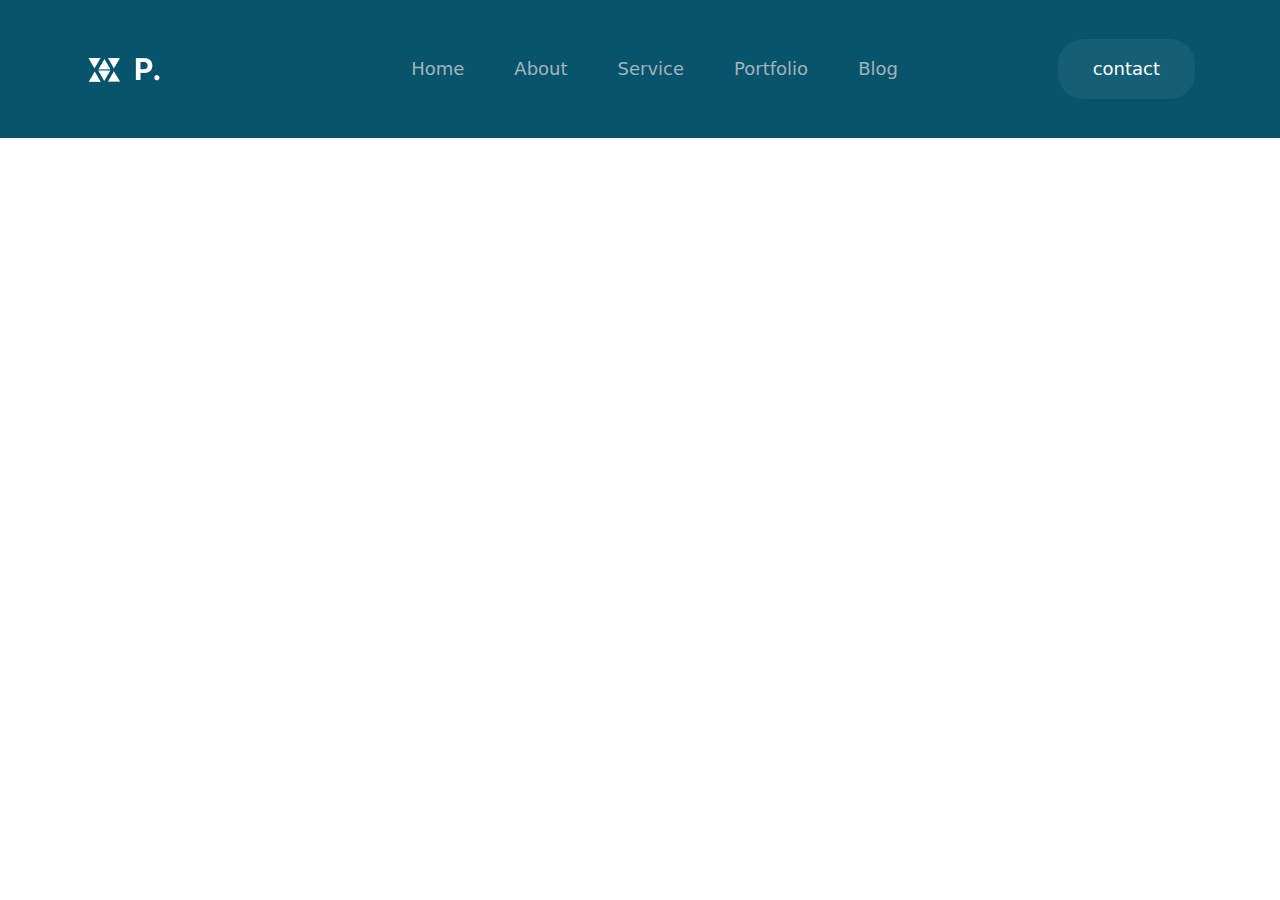
==== index.html @ c7e6b049 "homework-15" ====
<!DOCTYPE html>
<html lang="en">
<head>
    <meta charset="UTF-8">
    <meta name="viewport" content="width=device-width, initial-scale=1.0">
    <title>Document</title>
    <link rel="stylesheet" href="./css/main.min.css">
</head>
<body>
    
    <header class="header">
        <div class="container">
            <section class="navbar">
                <div class="navbar__logo">
                    <img src="./assets/images/logo.png" alt="">
                </div>
                <ul class="navbar__collection">
                    <li class="navbar__item">
                        <a href="#">
                            <span>Home</span>
                        </a>
                    </li>
                    <li class="navbar__item">
                        <a href="#">
                            <span>About</span>
                        </a>
                     </li>
                    <li class="navbar__item">
                        <a href="#">
                            <span>Service</span>
                        </a>
                    </li>
                    <li class="navbar__item">
                        <a href="#">
                            <span>Portfolio</span>
                        </a>
                    </li>
                    <li class="navbar__item">
                        <a href="#">
                            <span>Blog</span>
                        </a>
                    </li>
                </ul>
                <button class="navbar__btn">
                    <span>contact</span>
                </button>
                <div class="navbar__burger" onclick="sidebarOpen()" >
                    <span></span>
                    <span></span>
                    <span></span>
                </div>
                <div class="navbar__sidebar">
                    <div class="navbar__burger" onclick="sidebarOpen()">
                        <span></span>
                        <span></span>
                        <span></span>
                    </div>
                    <ul class="sidebar__collection">
                        <li class="sidebar__item">
                            <a href="#">
                                <span>Home</span>
                            </a>
                        </li>
                        <li class="sidebar__item">
                            <a href="#">
                                <span>About</span>
                            </a>
                         </li>
                        <li class="sidebar__item">
                            <a href="#">
                                <span>Service</span>
                            </a>
                        </li>
                        <li class="sidebar__item">
                            <a href="#">
                                <span>Portfolio</span>
                            </a>
                        </li>
                        <li class="sidebar__item">
                            <a href="#">
                                <span>Blog</span>
                            </a>
                        </li>
                    </ul>
                </div>
            </section>
        </div>
    </header>




    <script src="./js/main.js"></script>
</body>
</html>
---- css/main.min.css ----
*{margin:0;padding:0;box-sizing:border-box;font-family:system-ui,-apple-system,BlinkMacSystemFont,"Segoe UI",Roboto,Oxygen,Ubuntu,Cantarell,"Open Sans","Helvetica Neue",sans-serif}.container{width:100%;max-width:1142px;padding:0 16px;margin:0 auto}a{text-decoration:inherit;color:inherit}li{list-style:none}span{color:inherit}button{cursor:pointer}img{max-width:100%}.header{width:100%;height:138px;background:#08546c;display:flex;justify-content:center;align-items:center;flex-direction:row}.navbar{width:100%;display:flex;justify-content:space-between;align-items:center;flex-direction:row;height:58px}.navbar__logo{width:15%;height:37px;transition:.5s}.navbar__logo:hover{cursor:pointer;transform:rotate(15deg)}.navbar__collection{width:50%;height:22px;display:flex;justify-content:center;align-items:center;flex-direction:row;gap:50px}.navbar__item{color:#a1b5bb;font-size:18px;font-weight:400;line-height:22px;transition:.5s}.navbar__item:hover{opacity:.7}.navbar__item:active{transform:scale(0.7)}.navbar__btn{padding:16px 35px;border:none;outline:none;transition:.5s;border-radius:25px;background:#145e76;color:#fff;font-size:18px;font-weight:400;line-height:28px}.navbar__btn:hover{cursor:pointer;opacity:.7;background:#ffa800}.navbar__btn:active{transform:scale(0.9)}.navbar__burger{width:30px;display:flex;justify-content:center;align-items:center;flex-direction:column;gap:5px;display:none}.navbar__burger span{width:100%;height:3px;background:#fff}.navbar__sidebar{position:fixed;top:0;transition:.3s;right:-300px;width:200px;height:100vh;background-color:#1e90ff;display:flex;justify-content:center;align-items:center;flex-direction:column;gap:10px}.navbar__show{right:0}@media(max-width: 800px){.navbar__logo{height:30px}.navbar__collection{gap:36px}.navbar__item{font-size:16px;font-weight:400;line-height:18px}.navbar__btn{padding:16px 25px;border:none;outline:none;transition:.5s;border-radius:25px;background:#145e76;color:#fff;font-size:18px;font-weight:400;line-height:28px}.navbar__btn:hover{cursor:pointer;opacity:.7;background:#ffa800}.navbar__btn:active{transform:scale(0.9)}}@media(max-width: 650px){.navbar__collection{display:none}}@media(max-width: 500px){.navbar__btn{display:none}.navbar__burger{display:flex;justify-content:center;align-items:center;flex-direction:column}.navbar__sidebar{display:flex;justify-content:center;align-items:start;flex-direction:column;gap:10px;padding:10px 10px}.sidebar__collection{display:flex;justify-content:center;align-items:start;flex-direction:column;gap:10px;padding:5px 10px}}/*# sourceMappingURL=main.min.css.map */
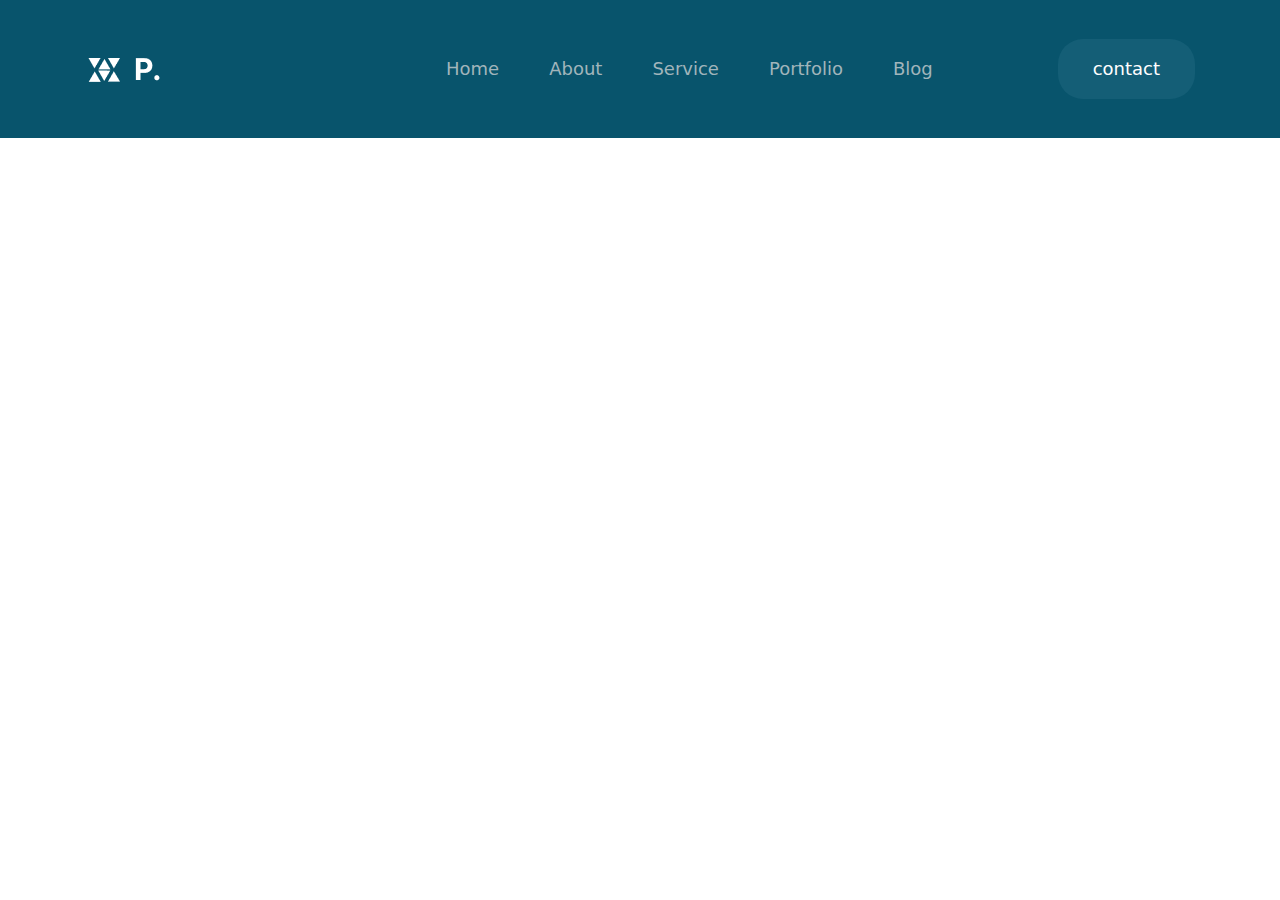
==== commit 4e70b8d9: "homework-15" ====
--- a/index.html
+++ b/index.html
@@ -3,7 +3,7 @@
 <head>
     <meta charset="UTF-8">
     <meta name="viewport" content="width=device-width, initial-scale=1.0">
-    <title>Document</title>
+    <title>X.P.</title>
     <link rel="stylesheet" href="./css/main.min.css">
 </head>
 <body>
@@ -14,74 +14,42 @@
                 <div class="navbar__logo">
                     <img src="./assets/images/logo.png" alt="">
                 </div>
-                <ul class="navbar__collection">
-                    <li class="navbar__item">
-                        <a href="#">
-                            <span>Home</span>
-                        </a>
-                    </li>
-                    <li class="navbar__item">
-                        <a href="#">
-                            <span>About</span>
-                        </a>
-                     </li>
-                    <li class="navbar__item">
-                        <a href="#">
-                            <span>Service</span>
-                        </a>
-                    </li>
-                    <li class="navbar__item">
-                        <a href="#">
-                            <span>Portfolio</span>
-                        </a>
-                    </li>
-                    <li class="navbar__item">
-                        <a href="#">
-                            <span>Blog</span>
-                        </a>
-                    </li>
-                </ul>
-                <button class="navbar__btn">
-                    <span>contact</span>
-                </button>
-                <div class="navbar__burger" onclick="sidebarOpen()" >
-                    <span></span>
-                    <span></span>
-                    <span></span>
-                </div>
-                <div class="navbar__sidebar">
-                    <div class="navbar__burger" onclick="sidebarOpen()">
+                <div class="navbar__wrapper">
+                    <div class="navbar__burger">
                         <span></span>
                         <span></span>
                         <span></span>
                     </div>
-                    <ul class="sidebar__collection">
-                        <li class="sidebar__item">
+                    <ul class="navbar__collection">
+                        <li class="navbar__item">
                             <a href="#">
                                 <span>Home</span>
                             </a>
                         </li>
-                        <li class="sidebar__item">
+                        <li class="navbar__item">
                             <a href="#">
                                 <span>About</span>
                             </a>
                          </li>
-                        <li class="sidebar__item">
+                        <li class="navbar__item">
                             <a href="#">
                                 <span>Service</span>
                             </a>
                         </li>
-                        <li class="sidebar__item">
+                        <li class="navbar__item">
                             <a href="#">
                                 <span>Portfolio</span>
                             </a>
                         </li>
-                        <li class="sidebar__item">
+                        <li class="navbar__item">
                             <a href="#">
                                 <span>Blog</span>
                             </a>
                         </li>
                     </ul>
+                    <button class="navbar__btn">
+                        <span>contact</span>
+                    </button>
                 </div>
             </section>
         </div>
--- a/css/main.min.css
+++ b/css/main.min.css
@@ -1 +1 @@
-*{margin:0;padding:0;box-sizing:border-box;font-family:system-ui,-apple-system,BlinkMacSystemFont,"Segoe UI",Roboto,Oxygen,Ubuntu,Cantarell,"Open Sans","Helvetica Neue",sans-serif}.container{width:100%;max-width:1142px;padding:0 16px;margin:0 auto}a{text-decoration:inherit;color:inherit}li{list-style:none}span{color:inherit}button{cursor:pointer}img{max-width:100%}.header{width:100%;height:138px;background:#08546c;display:flex;justify-content:center;align-items:center;flex-direction:row}.navbar{width:100%;display:flex;justify-content:space-between;align-items:center;flex-direction:row;height:58px}.navbar__logo{width:15%;height:37px;transition:.5s}.navbar__logo:hover{cursor:pointer;transform:rotate(15deg)}.navbar__collection{width:50%;height:22px;display:flex;justify-content:center;align-items:center;flex-direction:row;gap:50px}.navbar__item{color:#a1b5bb;font-size:18px;font-weight:400;line-height:22px;transition:.5s}.navbar__item:hover{opacity:.7}.navbar__item:active{transform:scale(0.7)}.navbar__btn{padding:16px 35px;border:none;outline:none;transition:.5s;border-radius:25px;background:#145e76;color:#fff;font-size:18px;font-weight:400;line-height:28px}.navbar__btn:hover{cursor:pointer;opacity:.7;background:#ffa800}.navbar__btn:active{transform:scale(0.9)}.navbar__burger{width:30px;display:flex;justify-content:center;align-items:center;flex-direction:column;gap:5px;display:none}.navbar__burger span{width:100%;height:3px;background:#fff}.navbar__sidebar{position:fixed;top:0;transition:.3s;right:-300px;width:200px;height:100vh;background-color:#1e90ff;display:flex;justify-content:center;align-items:center;flex-direction:column;gap:10px}.navbar__show{right:0}@media(max-width: 800px){.navbar__logo{height:30px}.navbar__collection{gap:36px}.navbar__item{font-size:16px;font-weight:400;line-height:18px}.navbar__btn{padding:16px 25px;border:none;outline:none;transition:.5s;border-radius:25px;background:#145e76;color:#fff;font-size:18px;font-weight:400;line-height:28px}.navbar__btn:hover{cursor:pointer;opacity:.7;background:#ffa800}.navbar__btn:active{transform:scale(0.9)}}@media(max-width: 650px){.navbar__collection{display:none}}@media(max-width: 500px){.navbar__btn{display:none}.navbar__burger{display:flex;justify-content:center;align-items:center;flex-direction:column}.navbar__sidebar{display:flex;justify-content:center;align-items:start;flex-direction:column;gap:10px;padding:10px 10px}.sidebar__collection{display:flex;justify-content:center;align-items:start;flex-direction:column;gap:10px;padding:5px 10px}}/*# sourceMappingURL=main.min.css.map */+*{margin:0;padding:0;box-sizing:border-box;font-family:system-ui,-apple-system,BlinkMacSystemFont,"Segoe UI",Roboto,Oxygen,Ubuntu,Cantarell,"Open Sans","Helvetica Neue",sans-serif}.container{width:100%;max-width:1142px;padding:0 16px;margin:0 auto}a{text-decoration:inherit;color:inherit}li{list-style:none}span{color:inherit}button{cursor:pointer}img{max-width:100%}.header{width:100%;height:138px;background:#08546c;display:flex;justify-content:center;align-items:center;flex-direction:row}.navbar{width:100%;display:flex;justify-content:space-between;align-items:center;flex-direction:row;height:58px}.navbar__logo{width:15%;height:37px;transition:.5s}.navbar__logo:hover{cursor:pointer;transform:rotate(15deg)}.navbar__wrapper{display:flex;justify-content:space-between;align-items:center;flex-direction:row;gap:50px}.navbar__collection{width:50%;height:22px;display:flex;justify-content:center;align-items:center;flex-direction:row;gap:50px}.navbar__item{color:#a1b5bb;font-size:18px;font-weight:400;line-height:22px;transition:.5s}.navbar__item:hover{opacity:.7}.navbar__item:active{transform:scale(0.7)}.navbar__btn{padding:16px 35px;border:none;outline:none;transition:.5s;border-radius:25px;background:#145e76;color:#fff;font-size:18px;font-weight:400;line-height:28px}.navbar__btn:hover{cursor:pointer;opacity:.7;background:#ffa800}.navbar__btn:active{transform:scale(0.9)}.navbar__burger{width:30px;display:flex;justify-content:center;align-items:center;flex-direction:column;gap:5px;display:none}.navbar__burger span{width:100%;height:3px;background:#fff}.navbar__show{position:fixed;top:0;transition:.3s;right:0;width:200px;height:100vh;background-color:#08546c;display:flex;justify-content:center;align-items:center;flex-direction:column;gap:10px}@media(max-width: 800px){.navbar__logo{height:30px}.navbar__collection{gap:36px}.navbar__item{font-size:16px;font-weight:400;line-height:18px}.navbar__btn{padding:16px 25px;border:none;outline:none;transition:.5s;border-radius:25px;background:#145e76;color:#fff;font-size:18px;font-weight:400;line-height:28px}.navbar__btn:hover{cursor:pointer;opacity:.7;background:#ffa800}.navbar__btn:active{transform:scale(0.9)}}@media(max-width: 670px){.navbar__collection{display:none}.navbar__burger{display:flex;justify-content:center;align-items:center;flex-direction:column}.navbar__btn{display:none}.navbar__show{display:flex;justify-content:start;align-items:start;flex-direction:column;gap:20px;padding:50px 15px}.navbar__show .navbar__collection{display:block;gap:10px}.navbar__show .navbar__item{font-size:18px;line-height:36px;color:#fff}}/*# sourceMappingURL=main.min.css.map */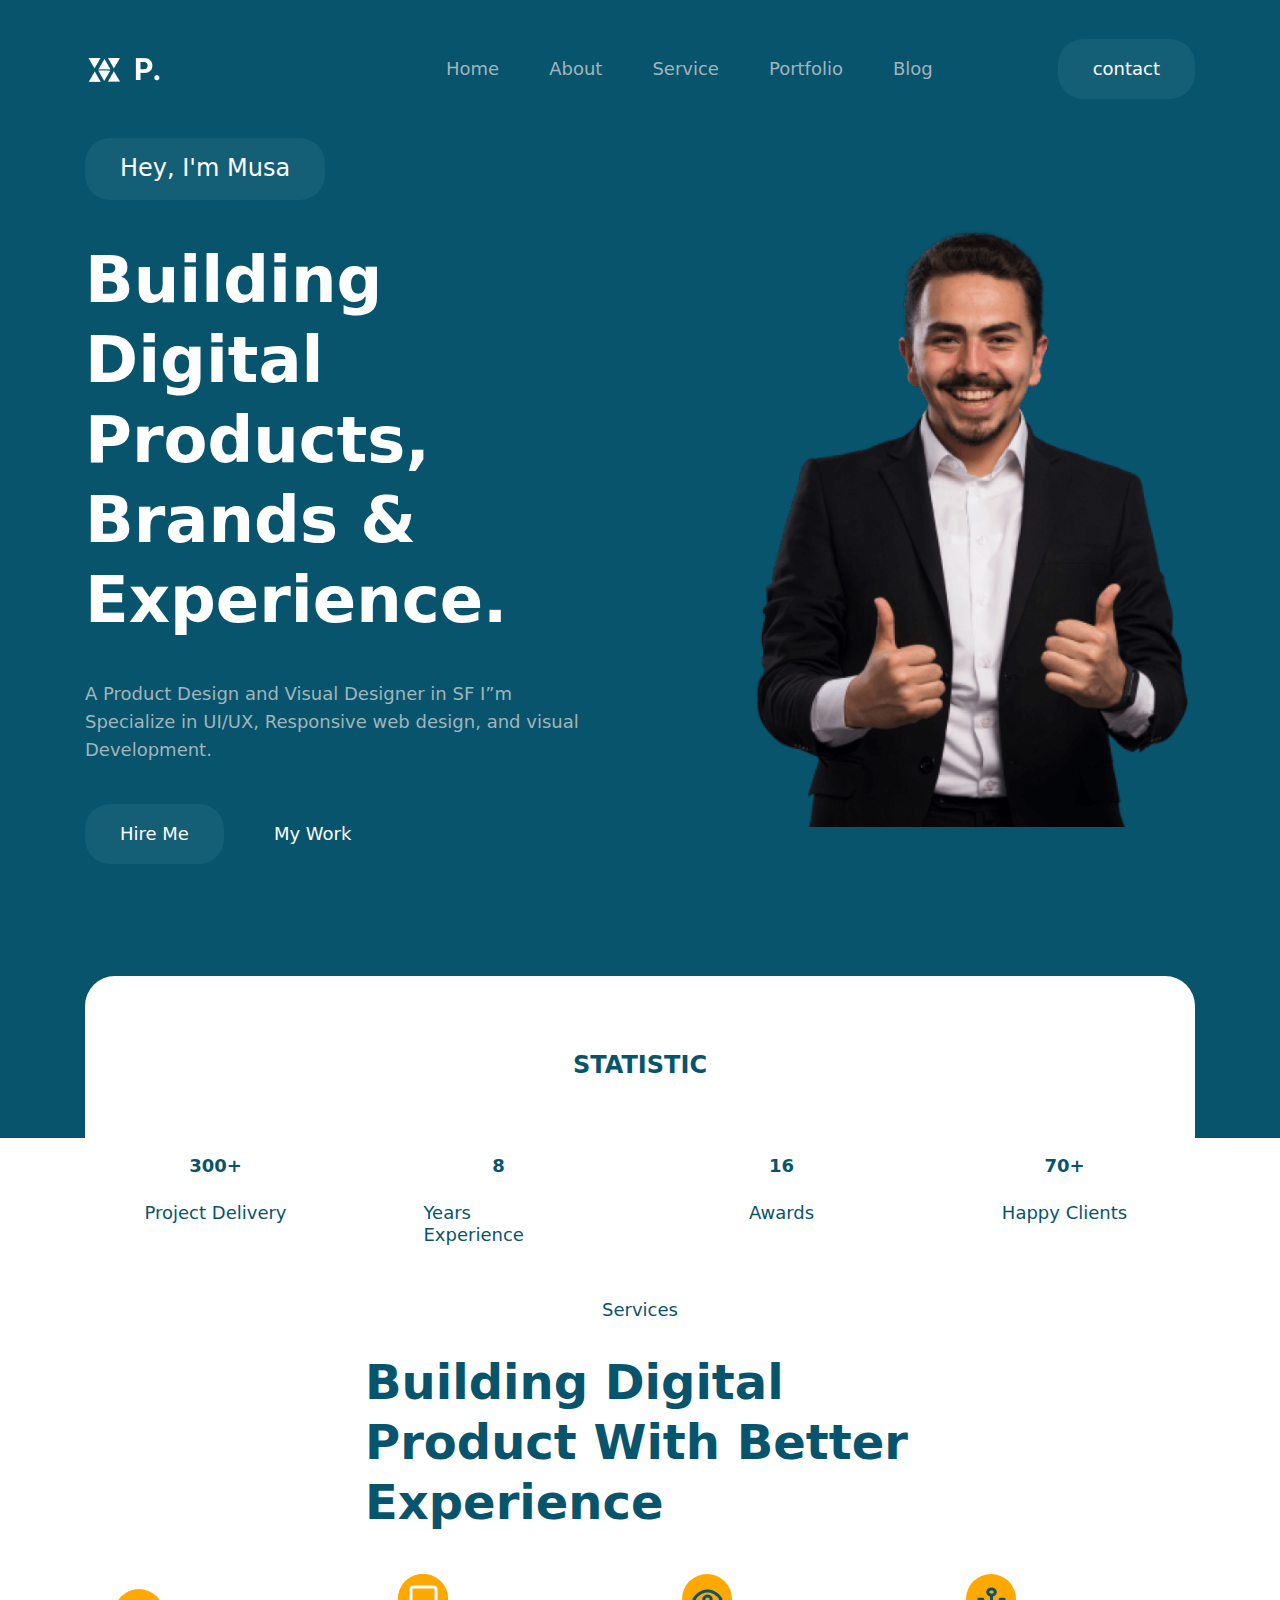
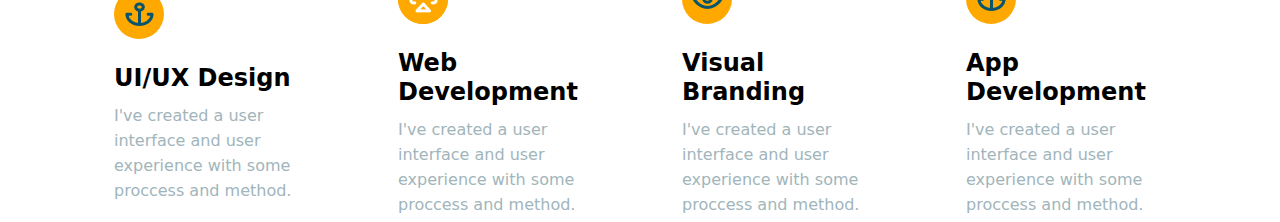
==== commit dc11b2ba: "homework-15" ====
--- a/index.html
+++ b/index.html
@@ -55,6 +55,193 @@
         </div>
     </header>
 
+    <main class="main" id="main">
+        <section class="hero">
+            <div class="container">
+                <div class="hero__wrapper">
+                    <div class="hero__content">
+                        <div class="hero__btn">
+                            <button>
+                                <span>Hey, I'm Musa</span>
+                            </button>
+                        </div>
+                        <div class="hero__subtitle">
+                            <span>
+                                Building Digital
+                                Products, Brands
+                                & Experience.
+                            </span>
+                        </div>
+                        <div class="hero__desc">
+                            <span>
+                                A Product Design and Visual Designer in SF I”m Specialize in
+                                UI/UX, Responsive web design, and visual Development. 
+                            </span>
+                        </div>
+                        <div class="hero__comment">
+                            <button>
+                                <span>
+                                    Hire Me
+                                </span>
+                            </button>
+                            <span>
+                                My Work
+                            </span>
+                        </div>
+                    </div>
+                    <div class="hero__img">
+                        <img src="./assets/images/man.png" alt="">
+                    </div>
+                </div>
+            </div>
+        </section>
+        <div class="container">
+            <section class="statistic">
+                <div class="statistic__block">
+                    <div class="statistic__subtitle">
+                        <span>
+                            STATISTIC
+                        </span>
+                    </div>
+                    <div class="statistic__wrapper">
+                        <div class="statistic__card">
+                            <div class="statistic__card__desc">
+                                <p>
+                                    300+
+                                </p>
+                            </div>
+                            <div class="statistic__card__text">
+                                <p>
+                                    Project Delivery
+                                </p>
+                            </div>
+                        </div>
+                        <div class="statistic__card">
+                            <div class="statistic__card__desc">
+                                <p>
+                                    8
+                                </p>
+                            </div>
+                            <div class="statistic__card__text">
+                                <p>
+                                    Years Experience
+                                </p>
+                            </div>
+                        </div>
+                        <div class="statistic__card">
+                            <div class="statistic__card__desc">
+                                <p>
+                                    16
+                                </p>
+                            </div>
+                            <div class="statistic__card__text">
+                                <p>
+                                    Awards
+                                </p>
+                            </div>
+                        </div>
+                        <div class="statistic__card">
+                            <div class="statistic__card__desc">
+                                <p>
+                                    70+
+                                </p>
+                            </div>
+                            <div class="statistic__card__text">
+                                <p>
+                                    Happy Clients
+                                </p>
+                            </div>
+                        </div>
+                    </div>
+                </div>
+            </section>
+            <section class="servis">
+                <div class="servis__block">
+                    <div class="servis__subtitle">
+                        <p>
+                            Services
+                        </p>
+                    </div>
+                    <div class="servis__desc">
+                        <p>
+                            Building Digital Product
+                            With Better Experience
+                        </p>
+                    </div>
+                    <div class="servis__wrapper">
+                        <div class="servis__card">
+                            <div class="servis__img">
+                                <img src="./assets/images/servis-card1.png" alt="">
+                            </div>
+                            <div class="servis__title">
+                                <p>
+                                    UI/UX Design
+                                </p>
+                            </div>
+                            <div class="servis__text">
+                                <p>
+                                    I've created a user interface
+                                    and user experience with
+                                    some proccess and method.
+                                </p>
+                            </div>
+                        </div>
+                        <div class="servis__card">
+                            <div class="servis__img">
+                                <img src="./assets/images/servis-card2.png" alt="">
+                            </div>
+                            <div class="servis__title">
+                                <p>
+                                    Web Development
+                                </p>
+                            </div>
+                            <div class="servis__text">
+                                <p>
+                                    I've created a user interface
+                                    and user experience with
+                                    some proccess and method.
+                                </p>
+                            </div>
+                        </div>
+                        <div class="servis__card">
+                            <div class="servis__img">
+                                <img src="./assets/images/servis-card3.png" alt="">
+                            </div>
+                            <div class="servis__title">
+                                <p>
+                                    Visual Branding
+                                </p>
+                            </div>
+                            <div class="servis__text">
+                                <p>
+                                    I've created a user interface
+                                    and user experience with
+                                    some proccess and method.
+                                </p>
+                            </div>
+                        </div>
+                        <div class="servis__card">
+                            <div class="servis__img">
+                                <img src="./assets/images/servis-card1.png" alt="">
+                            </div>
+                            <div class="servis__title">
+                                <p>
+                                    App Development
+                                </p>
+                            </div>
+                            <div class="servis__text">
+                                <p>
+                                    I've created a user interface
+                                    and user experience with
+                                    some proccess and method.
+                                </p>
+                            </div>
+                        </div>
+                    </div>
+                </div>
+            </section>
+        </div>    
+    </main>
 
 
 
--- a/css/main.min.css
+++ b/css/main.min.css
@@ -1 +1 @@
-*{margin:0;padding:0;box-sizing:border-box;font-family:system-ui,-apple-system,BlinkMacSystemFont,"Segoe UI",Roboto,Oxygen,Ubuntu,Cantarell,"Open Sans","Helvetica Neue",sans-serif}.container{width:100%;max-width:1142px;padding:0 16px;margin:0 auto}a{text-decoration:inherit;color:inherit}li{list-style:none}span{color:inherit}button{cursor:pointer}img{max-width:100%}.header{width:100%;height:138px;background:#08546c;display:flex;justify-content:center;align-items:center;flex-direction:row}.navbar{width:100%;display:flex;justify-content:space-between;align-items:center;flex-direction:row;height:58px}.navbar__logo{width:15%;height:37px;transition:.5s}.navbar__logo:hover{cursor:pointer;transform:rotate(15deg)}.navbar__wrapper{display:flex;justify-content:space-between;align-items:center;flex-direction:row;gap:50px}.navbar__collection{width:50%;height:22px;display:flex;justify-content:center;align-items:center;flex-direction:row;gap:50px}.navbar__item{color:#a1b5bb;font-size:18px;font-weight:400;line-height:22px;transition:.5s}.navbar__item:hover{opacity:.7}.navbar__item:active{transform:scale(0.7)}.navbar__btn{padding:16px 35px;border:none;outline:none;transition:.5s;border-radius:25px;background:#145e76;color:#fff;font-size:18px;font-weight:400;line-height:28px}.navbar__btn:hover{cursor:pointer;opacity:.7;background:#ffa800}.navbar__btn:active{transform:scale(0.9)}.navbar__burger{width:30px;display:flex;justify-content:center;align-items:center;flex-direction:column;gap:5px;display:none}.navbar__burger span{width:100%;height:3px;background:#fff}.navbar__show{position:fixed;top:0;transition:.3s;right:0;width:200px;height:100vh;background-color:#08546c;display:flex;justify-content:center;align-items:center;flex-direction:column;gap:10px}@media(max-width: 800px){.navbar__logo{height:30px}.navbar__collection{gap:36px}.navbar__item{font-size:16px;font-weight:400;line-height:18px}.navbar__btn{padding:16px 25px;border:none;outline:none;transition:.5s;border-radius:25px;background:#145e76;color:#fff;font-size:18px;font-weight:400;line-height:28px}.navbar__btn:hover{cursor:pointer;opacity:.7;background:#ffa800}.navbar__btn:active{transform:scale(0.9)}}@media(max-width: 670px){.navbar__collection{display:none}.navbar__burger{display:flex;justify-content:center;align-items:center;flex-direction:column}.navbar__btn{display:none}.navbar__show{display:flex;justify-content:start;align-items:start;flex-direction:column;gap:20px;padding:50px 15px}.navbar__show .navbar__collection{display:block;gap:10px}.navbar__show .navbar__item{font-size:18px;line-height:36px;color:#fff}}/*# sourceMappingURL=main.min.css.map */+*{margin:0;padding:0;box-sizing:border-box;font-family:system-ui,-apple-system,BlinkMacSystemFont,"Segoe UI",Roboto,Oxygen,Ubuntu,Cantarell,"Open Sans","Helvetica Neue",sans-serif}.container{width:100%;max-width:1142px;padding:0 16px;margin:0 auto}a{text-decoration:inherit;color:inherit}li{list-style:none}span{color:inherit}button{cursor:pointer}img{max-width:100%}.header{width:100%;height:138px;background:#08546c;display:flex;justify-content:center;align-items:center;flex-direction:row}.navbar{width:100%;display:flex;justify-content:space-between;align-items:center;flex-direction:row;height:58px}.navbar__logo{width:15%;height:37px;transition:.5s}.navbar__logo:hover{cursor:pointer;transform:rotate(15deg)}.navbar__wrapper{display:flex;justify-content:space-between;align-items:center;flex-direction:row;gap:50px}.navbar__collection{width:50%;height:22px;display:flex;justify-content:center;align-items:center;flex-direction:row;gap:50px}.navbar__item{color:#a1b5bb;font-size:18px;font-weight:400;line-height:22px;transition:.5s}.navbar__item:hover{opacity:.7}.navbar__item:active{transform:scale(0.7)}.navbar__btn{padding:16px 35px;border:none;outline:none;transition:.5s;border-radius:25px;background:#145e76;color:#fff;font-size:18px;font-weight:400;line-height:28px}.navbar__btn:hover{cursor:pointer;opacity:.7;background:#ffa800}.navbar__btn:active{transform:scale(0.9)}.navbar__burger{width:30px;display:flex;justify-content:center;align-items:center;flex-direction:column;gap:5px;display:none}.navbar__burger span{width:100%;height:3px;background:#fff}.navbar__show{position:fixed;top:0;transition:.3s;right:0;width:200px;height:100vh;background-color:#08546c;display:flex;justify-content:center;align-items:center;flex-direction:column;gap:10px}@media(max-width: 800px){.navbar__logo{height:30px}.navbar__collection{gap:36px}.navbar__item{font-size:16px;font-weight:400;line-height:18px}.navbar__btn{padding:16px 25px;border:none;outline:none;transition:.5s;border-radius:25px;background:#145e76;color:#fff;font-size:18px;font-weight:400;line-height:28px}.navbar__btn:hover{cursor:pointer;opacity:.7;background:#ffa800}.navbar__btn:active{transform:scale(0.9)}}@media(max-width: 670px){.navbar__collection{display:none}.navbar__burger{display:flex;justify-content:center;align-items:center;flex-direction:column}.navbar__btn{display:none}.navbar__show{display:flex;justify-content:start;align-items:start;flex-direction:column;gap:20px;padding:50px 15px}.navbar__show .navbar__collection{display:block;gap:10px}.navbar__show .navbar__item{font-size:18px;line-height:36px;color:#fff}}.hero{width:100%;min-height:1000px;background:#08546c}.hero__wrapper{width:100%;display:flex;justify-content:start;align-items:center;flex-direction:row;gap:34px}.hero__content{width:50%;display:flex;justify-content:start;align-items:start;flex-direction:column;gap:40px}.hero__btn{width:100%;display:flex;justify-content:start;align-items:start;flex-direction:row}.hero__btn button{padding:16px 35px;border:none;outline:none;transition:.5s;border-radius:25px;background:#145e76;color:#fff;font-size:18px;font-weight:400;line-height:28px}.hero__btn button:hover{cursor:pointer;opacity:.7;background:#ffa800}.hero__btn button:active{transform:scale(0.9)}.hero__btn button span{font-size:24px;font-weight:400}.hero__subtitle{width:100%}.hero__subtitle span{font-size:64px;font-weight:700;line-height:80px;color:#fff}.hero__desc{width:95%}.hero__desc span{font-size:18px;color:#a1b5bb;font-weight:400;line-height:28px}.hero__comment{width:100%;display:flex;justify-content:start;align-items:center;flex-direction:row;gap:50px}.hero__comment button{padding:16px 35px;border:none;outline:none;transition:.5s;border-radius:25px;background:#145e76;color:#fff;font-size:18px;font-weight:400;line-height:28px}.hero__comment button:hover{cursor:pointer;opacity:.7;background:#ffa800}.hero__comment button:active{transform:scale(0.9)}.hero__comment span{font-size:18px;font-weight:400;color:#fff;line-height:28px}.hero__img{width:50%}.hero__img img{width:100%}@media(max-width: 1090px){.hero__subtitle span{font-size:56px;line-height:70px}.hero__desc span{font-size:16px;line-height:24px}.hero__btn button{padding:16px 35px;border:none;outline:none;transition:.5s;border-radius:25px;background:#145e76;color:#fff;font-size:18px;font-weight:400;line-height:28px}.hero__btn button:hover{cursor:pointer;opacity:.7;background:#ffa800}.hero__btn button:active{transform:scale(0.9)}.hero__btn button span{font-size:18px}}@media(max-width: 900px){.hero{min-height:800px}.hero__content{gap:30px}.hero__subtitle span{font-size:42px;line-height:60px}}@media(max-width: 735px){.hero{min-height:700px}.hero__subtitle span{font-size:36px;line-height:50px}.hero__desc span{font-size:14px;line-height:18px}.hero__btn button{padding:16px 35px;border:none;outline:none;transition:.5s;border-radius:25px;background:#145e76;color:#fff;font-size:18px;font-weight:400;line-height:28px}.hero__btn button:hover{cursor:pointer;opacity:.7;background:#ffa800}.hero__btn button:active{transform:scale(0.9)}.hero__btn button span{font-size:16px}}@media(max-width: 650px){.hero{min-height:600px}.hero__subtitle span{font-size:28px;line-height:40px}.hero__comment button{padding:10px 20px;border:none;outline:none;transition:.5s;border-radius:25px;background:#145e76;color:#fff;font-size:18px;font-weight:400;line-height:28px}.hero__comment button:hover{cursor:pointer;opacity:.7;background:#ffa800}.hero__comment button:active{transform:scale(0.9)}.hero__comment button span{font-size:14px}.hero__comment span{font-size:14px}}@media(max-width: 500px){.hero__subtitle span{font-size:22px;line-height:30px}.hero__btn button{padding:15px 25px;border:none;outline:none;transition:.5s;border-radius:25px;background:#145e76;color:#fff;font-size:18px;font-weight:400;line-height:28px}.hero__btn button:hover{cursor:pointer;opacity:.7;background:#ffa800}.hero__btn button:active{transform:scale(0.9)}.hero__btn button span{font-size:16px}.hero__comment button{padding:8px 12px;border:none;outline:none;transition:.5s;border-radius:25px;background:#145e76;color:#fff;font-size:18px;font-weight:400;line-height:28px}.hero__comment button:hover{cursor:pointer;opacity:.7;background:#ffa800}.hero__comment button:active{transform:scale(0.9)}}@media(max-width: 425px){.hero__subtitle span{font-size:20px;line-height:28px}.hero__btn button{padding:15px 25px;border:none;outline:none;transition:.5s;border-radius:25px;background:#145e76;color:#fff;font-size:18px;font-weight:400;line-height:28px}.hero__btn button:hover{cursor:pointer;opacity:.7;background:#ffa800}.hero__btn button:active{transform:scale(0.9)}.hero__btn button span{font-size:16px}.hero__comment{gap:20px}.hero__comment button{padding:5px 10px;border:none;outline:none;transition:.5s;border-radius:25px;background:#145e76;color:#fff;font-size:18px;font-weight:400;line-height:28px}.hero__comment button:hover{cursor:pointer;opacity:.7;background:#ffa800}.hero__comment button:active{transform:scale(0.9)}.hero__comment button span{font-size:14px;line-height:18px}.hero__comment span{font-size:14px;line-height:18px}}@media(max-width: 365px){.hero__comment{gap:10px}.hero__comment button{padding:5px 5px;border:none;outline:none;transition:.5s;border-radius:25px;background:#145e76;color:#fff;font-size:18px;font-weight:400;line-height:28px}.hero__comment button:hover{cursor:pointer;opacity:.7;background:#ffa800}.hero__comment button:active{transform:scale(0.9)}.hero__comment button span{font-size:14px;line-height:18px}}.statistic{width:100%;min-height:323px;margin-top:-162px;background:#fff;border-radius:30px;display:flex;justify-content:center;align-items:center;flex-direction:row}.statistic__block{width:90%;height:167px;display:flex;justify-content:start;align-items:center;flex-direction:column;gap:79px}.statistic__subtitle{width:100%;height:auto;display:flex;justify-content:center;align-items:center;flex-direction:column}.statistic__subtitle span{font-size:24px;font-weight:600;line-height:22px;color:#08546c}.statistic__wrapper{width:100%;height:auto;display:flex;justify-content:space-between;align-items:start;flex-direction:row}.statistic__card{width:150px;height:66px;display:flex;justify-content:start;align-items:start;flex-direction:column;gap:25px}.statistic__card__desc{width:100%;text-align:center}.statistic__card__desc p{font-size:18px;color:#08546c;font-weight:600;line-height:22px}.statistic__card__text{width:100%;display:flex;justify-content:center;align-items:center;flex-direction:row}.statistic__card__text p{font-size:18px;font-weight:400;line-height:22px;color:#08546c}@media(max-width: 800px){.statistic__block{gap:60px}.statistic__card{gap:15px}.statistic__card__text p{font-size:16px}}@media(max-width: 650px){.statistic__block{gap:50px}.statistic__card{gap:15px}.statistic__card__text p{font-size:14px}}@media(max-width: 550px){.statistic__block{gap:50px}.statistic__wrapper{display:flex;justify-content:center;align-items:center;flex-direction:column;gap:40px}.statistic__card{width:100%}.statistic__card__text p{font-size:18px}}.servis{width:100%}.servis__block{width:100%;min-height:494px;display:flex;justify-content:start;align-items:center;flex-direction:column;gap:30px}.servis__subtitle{width:76px;height:23px}.servis__subtitle p{font-size:18px;color:#08546c}.servis__desc{width:550px;height:120px}.servis__desc p{font-size:48px;font-weight:600;line-height:60px;color:#08546c}.servis__wrapper{width:100%;display:flex;justify-content:center;align-items:center;flex-direction:row;gap:26px;margin-top:40px}.servis__card{width:calc(25% - 19.5px);padding:32px 29px;display:flex;justify-content:start;align-items:start;flex-direction:column;gap:10px;transition:.5s}.servis__card:hover{background:#08546c;cursor:pointer}.servis__card:hover__title{color:#fff}.servis__card:hover__text{color:#a1b5bb}.servis__img{width:50px;height:50px;border-radius:50%;background:#ffa800;display:flex;justify-content:center;align-items:center;flex-direction:row}.servis__title{margin-top:15px}.servis__title p{font-size:24px;font-weight:600;line-height:29px}.servis__text{width:215px;height:73px}.servis__text p{font-size:16px;font-weight:400;line-height:25px;color:#a1b5bb}@media(max-width: 1100px){.servis__block{gap:18px}.servis__desc p{font-size:36px;line-height:50px}.servis__wrapper{display:flex;justify-content:center;align-items:center;flex-direction:row;gap:18px}.servis__title p{font-size:18px}}@media(max-width: 975px){.servis__wrapper{display:flex;justify-content:center;align-items:center;flex-direction:row;flex-wrap:wrap;gap:26px}.servis__card{display:flex;justify-content:center;align-items:center;flex-direction:column;width:calc(50% - 13px)}}@media(max-width: 550px){.servis{margin-top:300px}.servis__desc{width:90%;text-align:center}.servis__desc p{font-size:28px}.servis__wrapper{display:flex;justify-content:center;align-items:center;flex-direction:column;gap:20px}.servis__card{width:100%}}/*# sourceMappingURL=main.min.css.map */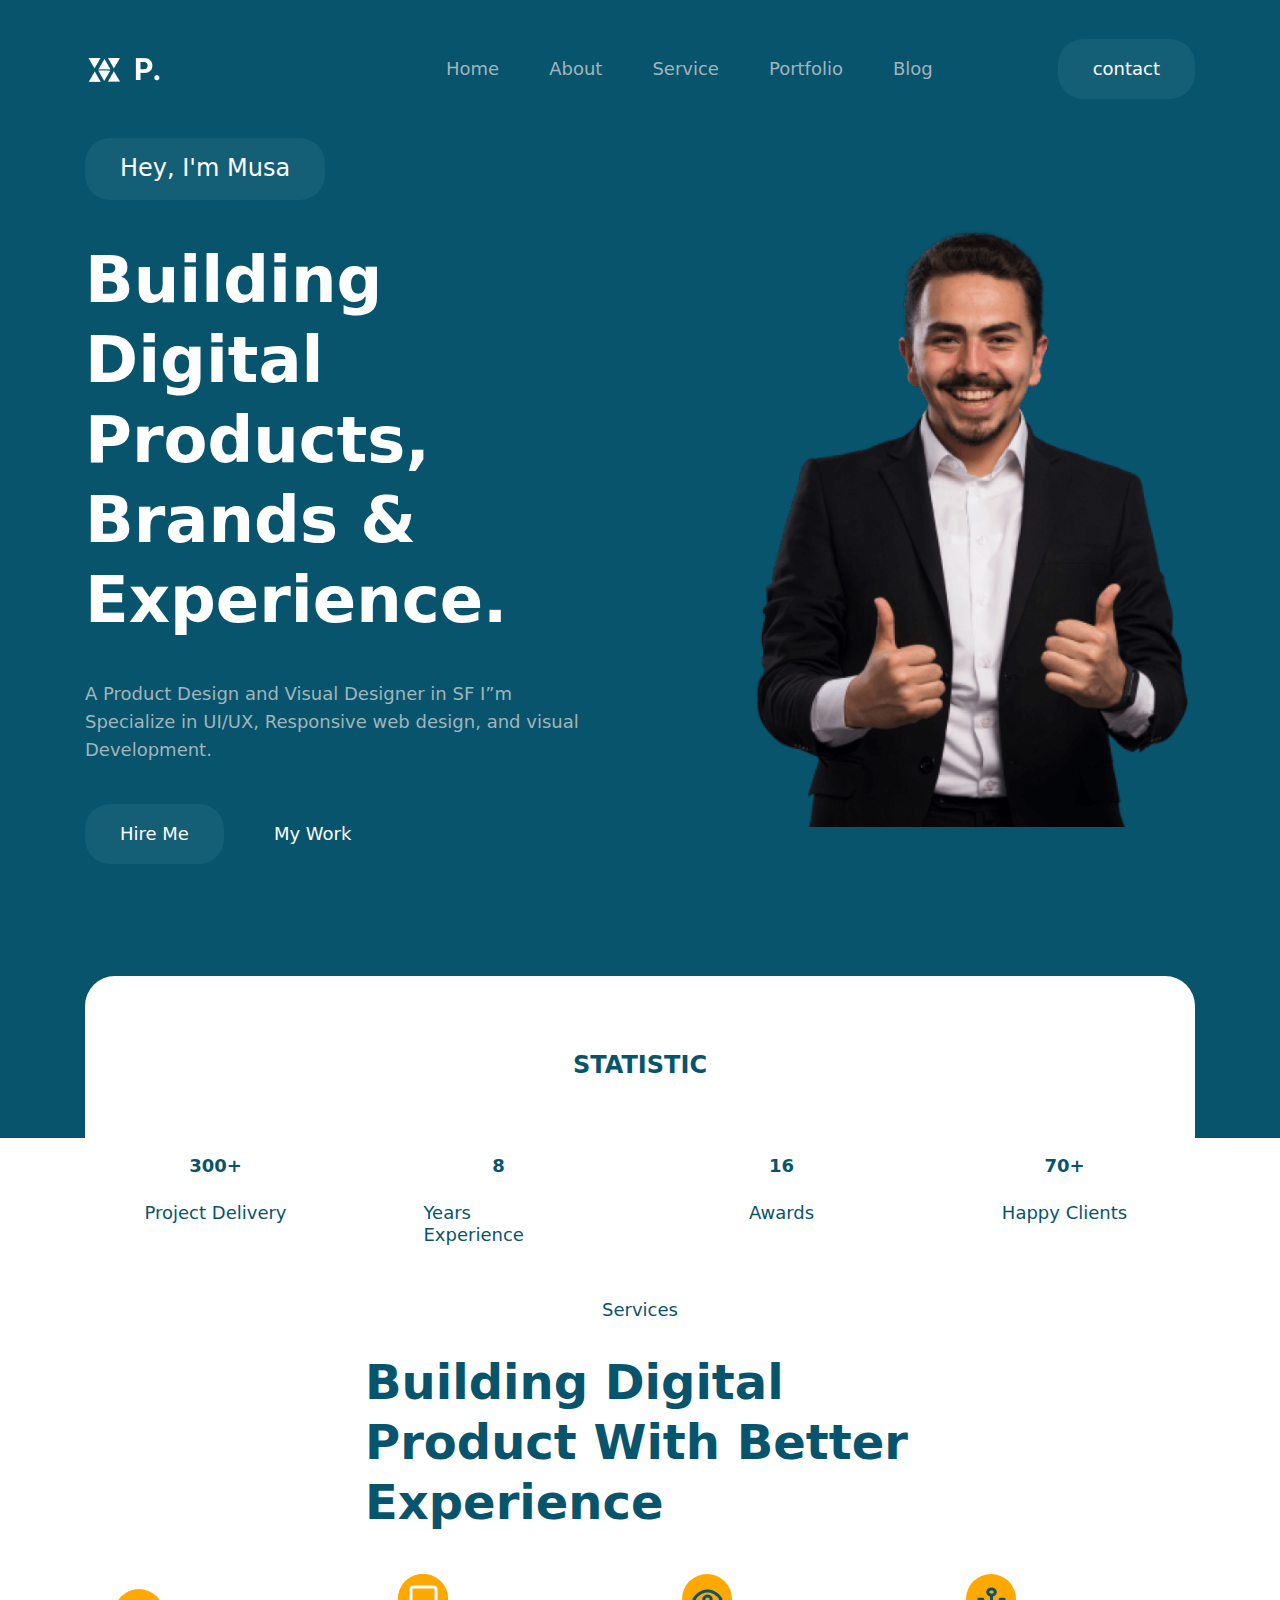
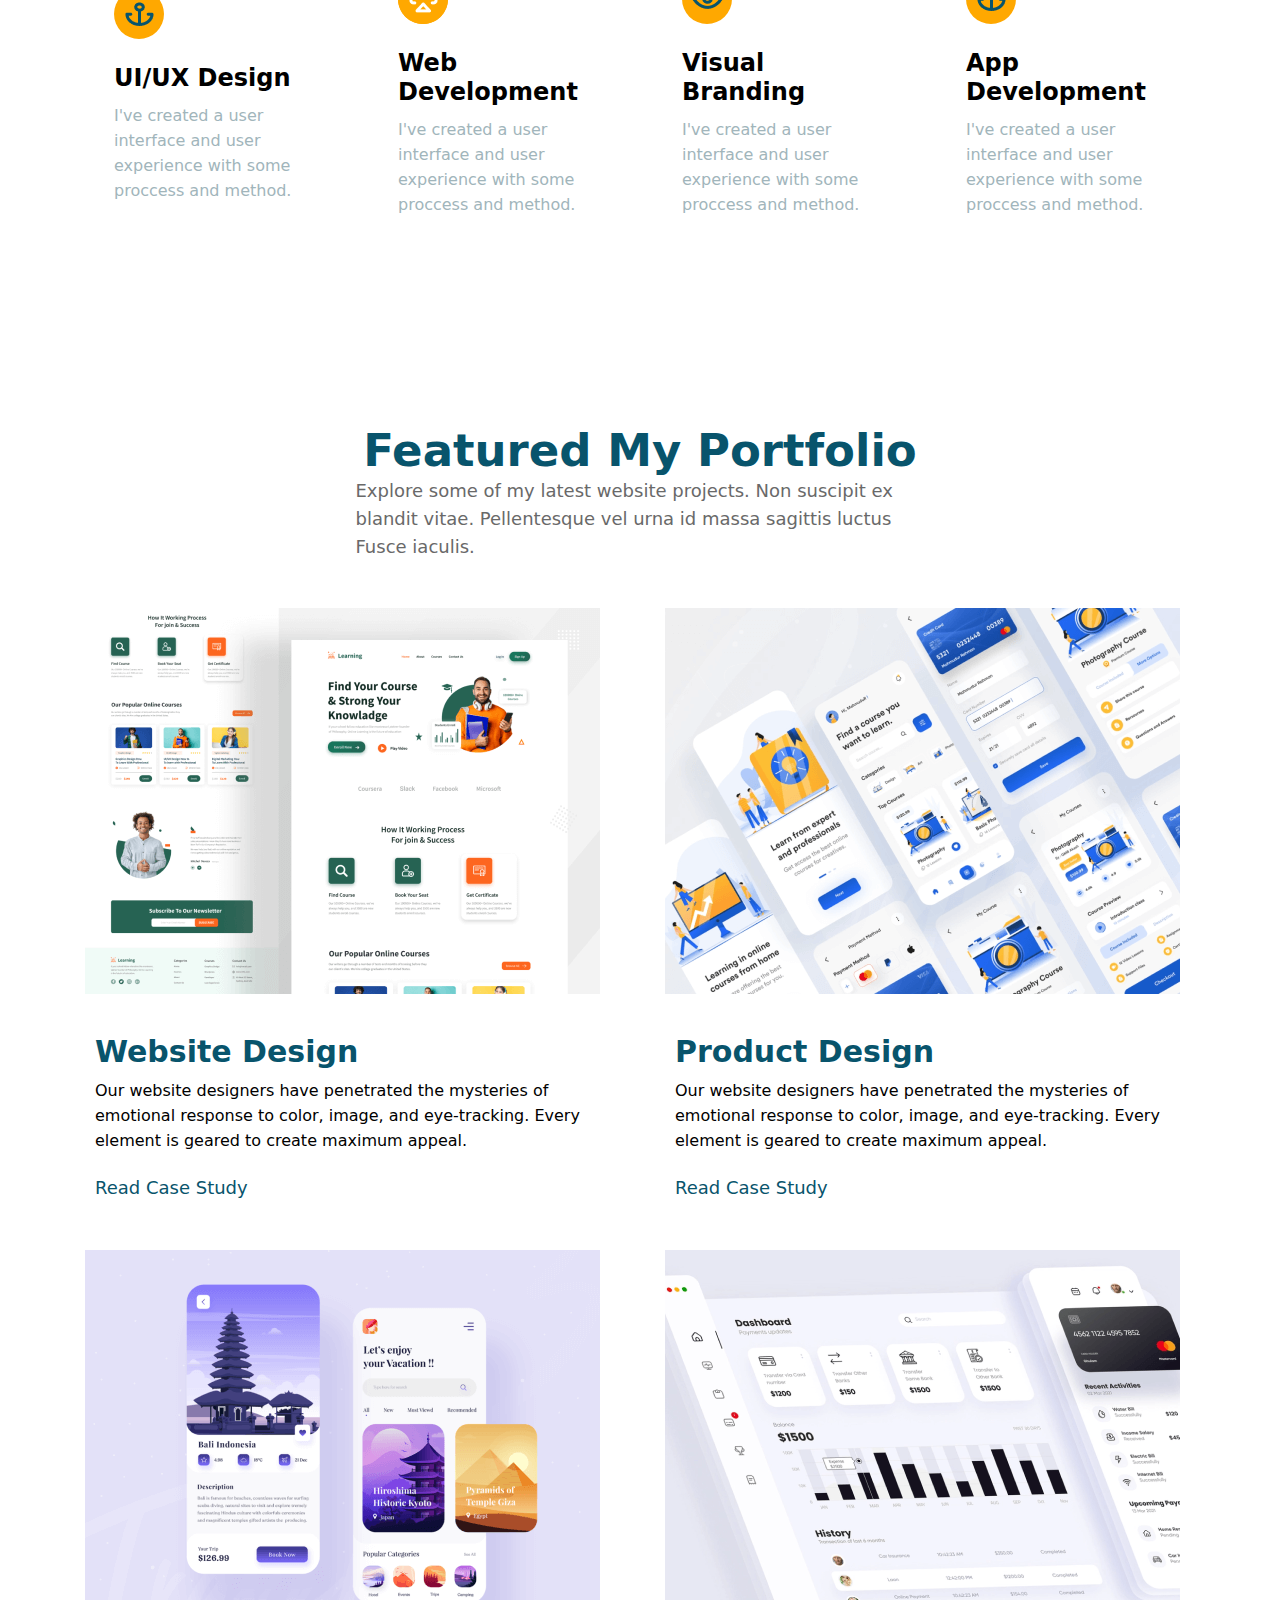
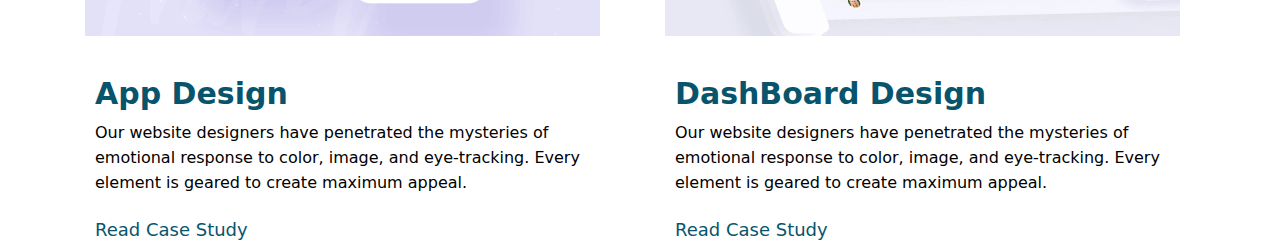
==== commit 01a9379a: "homework-15" ====
--- a/index.html
+++ b/index.html
@@ -240,6 +240,121 @@
                     </div>
                 </div>
             </section>
+            <div class="portfolio">
+                <div class="portfolio__block">
+                    <div class="portfolio__subtitle">
+                        <p>
+                            Featured My Portfolio
+                        </p>
+                    </div>
+                    <div class="portfolio__desc">
+                        <p>
+                            Explore some of my latest website projects. Non suscipit ex blandit
+                            vitae. Pellentesque vel urna id massa sagittis luctus Fusce iaculis.
+                        </p>
+                    </div>
+                    <div class="portfolio__wrapper">
+                        <div class="portfolio__card">
+                            <div class="portfolio__img">
+                                <img src="./assets/images/portfolio-card1.png" alt="">
+                            </div>
+                            <div class="portfolio__content">
+                                <div class="portfolio__card__title">
+                                    <p>
+                                        Website Design
+                                    </p>
+                                </div>
+                                <div class="portfolio__card__text">
+                                    <p>
+                                        Our website designers have penetrated the mysteries of
+                                        emotional response to color, image,  and eye-tracking.
+                                        Every element is geared to create maximum appeal.
+                                    </p>
+                                </div>
+                                <button class="portfolio__btn">
+                                    <p>
+                                        Read Case Study
+                                    </p>
+                                </button>
+                            </div>
+                        </div>
+                        <div class="portfolio__card">
+                            <div class="portfolio__img">
+                                <img src="./assets/images/portfolio-card2.png" alt="">
+                            </div>
+                            <div class="portfolio__content">
+                                <div class="portfolio__card__title">
+                                    <p>
+                                        Product Design
+                                    </p>
+                                </div>
+                                <div class="portfolio__card__text">
+                                    <p>
+                                        Our website designers have penetrated the mysteries of
+                                        emotional response to color, image,  and eye-tracking.
+                                        Every element is geared to create maximum appeal.
+                                    </p>
+                                </div>
+                                <button class="portfolio__btn">
+                                    <p>
+                                        Read Case Study
+                                    </p>
+                                </button>
+                            </div>
+                        </div>
+                        <div class="portfolio__card">
+                            <div class="portfolio__img">
+                                <img src="./assets/images/portfolio-card3.png" alt="">
+                            </div>
+                            <div class="portfolio__content">
+                                <div class="portfolio__card__title">
+                                    <p>
+                                        App Design
+                                    </p>
+                                </div>
+                                <div class="portfolio__card__text">
+                                    <p>
+                                        Our website designers have penetrated the mysteries of
+                                        emotional response to color, image,  and eye-tracking.
+                                        Every element is geared to create maximum appeal.
+                                    </p>
+                                </div>
+                                <button class="portfolio__btn">
+                                    <p>
+                                        Read Case Study
+                                    </p>
+                                </button>
+                            </div>
+                        </div>
+                        <div class="portfolio__card">
+                            <div class="portfolio__img">
+                                <img src="./assets/images/portfolio-card4.png" alt="">
+                            </div>
+                            <div class="portfolio__content">
+                                <div class="portfolio__card__title">
+                                    <p>
+                                        DashBoard Design
+                                    </p>
+                                </div>
+                                <div class="portfolio__card__text">
+                                    <p>
+                                        Our website designers have penetrated the mysteries of
+                                        emotional response to color, image,  and eye-tracking.
+                                        Every element is geared to create maximum appeal.
+                                    </p>
+                                </div>
+                                <button class="portfolio__btn">
+                                    <p>
+                                        Read Case Study
+                                    </p>
+                                </button>
+                            </div>
+                        </div>
+                         
+                    </div>
+                </div>
+            </div>
+        </div>
         </div>    
     </main>
 
--- a/css/main.min.css
+++ b/css/main.min.css
@@ -1 +1 @@
-*{margin:0;padding:0;box-sizing:border-box;font-family:system-ui,-apple-system,BlinkMacSystemFont,"Segoe UI",Roboto,Oxygen,Ubuntu,Cantarell,"Open Sans","Helvetica Neue",sans-serif}.container{width:100%;max-width:1142px;padding:0 16px;margin:0 auto}a{text-decoration:inherit;color:inherit}li{list-style:none}span{color:inherit}button{cursor:pointer}img{max-width:100%}.header{width:100%;height:138px;background:#08546c;display:flex;justify-content:center;align-items:center;flex-direction:row}.navbar{width:100%;display:flex;justify-content:space-between;align-items:center;flex-direction:row;height:58px}.navbar__logo{width:15%;height:37px;transition:.5s}.navbar__logo:hover{cursor:pointer;transform:rotate(15deg)}.navbar__wrapper{display:flex;justify-content:space-between;align-items:center;flex-direction:row;gap:50px}.navbar__collection{width:50%;height:22px;display:flex;justify-content:center;align-items:center;flex-direction:row;gap:50px}.navbar__item{color:#a1b5bb;font-size:18px;font-weight:400;line-height:22px;transition:.5s}.navbar__item:hover{opacity:.7}.navbar__item:active{transform:scale(0.7)}.navbar__btn{padding:16px 35px;border:none;outline:none;transition:.5s;border-radius:25px;background:#145e76;color:#fff;font-size:18px;font-weight:400;line-height:28px}.navbar__btn:hover{cursor:pointer;opacity:.7;background:#ffa800}.navbar__btn:active{transform:scale(0.9)}.navbar__burger{width:30px;display:flex;justify-content:center;align-items:center;flex-direction:column;gap:5px;display:none}.navbar__burger span{width:100%;height:3px;background:#fff}.navbar__show{position:fixed;top:0;transition:.3s;right:0;width:200px;height:100vh;background-color:#08546c;display:flex;justify-content:center;align-items:center;flex-direction:column;gap:10px}@media(max-width: 800px){.navbar__logo{height:30px}.navbar__collection{gap:36px}.navbar__item{font-size:16px;font-weight:400;line-height:18px}.navbar__btn{padding:16px 25px;border:none;outline:none;transition:.5s;border-radius:25px;background:#145e76;color:#fff;font-size:18px;font-weight:400;line-height:28px}.navbar__btn:hover{cursor:pointer;opacity:.7;background:#ffa800}.navbar__btn:active{transform:scale(0.9)}}@media(max-width: 670px){.navbar__collection{display:none}.navbar__burger{display:flex;justify-content:center;align-items:center;flex-direction:column}.navbar__btn{display:none}.navbar__show{display:flex;justify-content:start;align-items:start;flex-direction:column;gap:20px;padding:50px 15px}.navbar__show .navbar__collection{display:block;gap:10px}.navbar__show .navbar__item{font-size:18px;line-height:36px;color:#fff}}.hero{width:100%;min-height:1000px;background:#08546c}.hero__wrapper{width:100%;display:flex;justify-content:start;align-items:center;flex-direction:row;gap:34px}.hero__content{width:50%;display:flex;justify-content:start;align-items:start;flex-direction:column;gap:40px}.hero__btn{width:100%;display:flex;justify-content:start;align-items:start;flex-direction:row}.hero__btn button{padding:16px 35px;border:none;outline:none;transition:.5s;border-radius:25px;background:#145e76;color:#fff;font-size:18px;font-weight:400;line-height:28px}.hero__btn button:hover{cursor:pointer;opacity:.7;background:#ffa800}.hero__btn button:active{transform:scale(0.9)}.hero__btn button span{font-size:24px;font-weight:400}.hero__subtitle{width:100%}.hero__subtitle span{font-size:64px;font-weight:700;line-height:80px;color:#fff}.hero__desc{width:95%}.hero__desc span{font-size:18px;color:#a1b5bb;font-weight:400;line-height:28px}.hero__comment{width:100%;display:flex;justify-content:start;align-items:center;flex-direction:row;gap:50px}.hero__comment button{padding:16px 35px;border:none;outline:none;transition:.5s;border-radius:25px;background:#145e76;color:#fff;font-size:18px;font-weight:400;line-height:28px}.hero__comment button:hover{cursor:pointer;opacity:.7;background:#ffa800}.hero__comment button:active{transform:scale(0.9)}.hero__comment span{font-size:18px;font-weight:400;color:#fff;line-height:28px}.hero__img{width:50%}.hero__img img{width:100%}@media(max-width: 1090px){.hero__subtitle span{font-size:56px;line-height:70px}.hero__desc span{font-size:16px;line-height:24px}.hero__btn button{padding:16px 35px;border:none;outline:none;transition:.5s;border-radius:25px;background:#145e76;color:#fff;font-size:18px;font-weight:400;line-height:28px}.hero__btn button:hover{cursor:pointer;opacity:.7;background:#ffa800}.hero__btn button:active{transform:scale(0.9)}.hero__btn button span{font-size:18px}}@media(max-width: 900px){.hero{min-height:800px}.hero__content{gap:30px}.hero__subtitle span{font-size:42px;line-height:60px}}@media(max-width: 735px){.hero{min-height:700px}.hero__subtitle span{font-size:36px;line-height:50px}.hero__desc span{font-size:14px;line-height:18px}.hero__btn button{padding:16px 35px;border:none;outline:none;transition:.5s;border-radius:25px;background:#145e76;color:#fff;font-size:18px;font-weight:400;line-height:28px}.hero__btn button:hover{cursor:pointer;opacity:.7;background:#ffa800}.hero__btn button:active{transform:scale(0.9)}.hero__btn button span{font-size:16px}}@media(max-width: 650px){.hero{min-height:600px}.hero__subtitle span{font-size:28px;line-height:40px}.hero__comment button{padding:10px 20px;border:none;outline:none;transition:.5s;border-radius:25px;background:#145e76;color:#fff;font-size:18px;font-weight:400;line-height:28px}.hero__comment button:hover{cursor:pointer;opacity:.7;background:#ffa800}.hero__comment button:active{transform:scale(0.9)}.hero__comment button span{font-size:14px}.hero__comment span{font-size:14px}}@media(max-width: 500px){.hero__subtitle span{font-size:22px;line-height:30px}.hero__btn button{padding:15px 25px;border:none;outline:none;transition:.5s;border-radius:25px;background:#145e76;color:#fff;font-size:18px;font-weight:400;line-height:28px}.hero__btn button:hover{cursor:pointer;opacity:.7;background:#ffa800}.hero__btn button:active{transform:scale(0.9)}.hero__btn button span{font-size:16px}.hero__comment button{padding:8px 12px;border:none;outline:none;transition:.5s;border-radius:25px;background:#145e76;color:#fff;font-size:18px;font-weight:400;line-height:28px}.hero__comment button:hover{cursor:pointer;opacity:.7;background:#ffa800}.hero__comment button:active{transform:scale(0.9)}}@media(max-width: 425px){.hero__subtitle span{font-size:20px;line-height:28px}.hero__btn button{padding:15px 25px;border:none;outline:none;transition:.5s;border-radius:25px;background:#145e76;color:#fff;font-size:18px;font-weight:400;line-height:28px}.hero__btn button:hover{cursor:pointer;opacity:.7;background:#ffa800}.hero__btn button:active{transform:scale(0.9)}.hero__btn button span{font-size:16px}.hero__comment{gap:20px}.hero__comment button{padding:5px 10px;border:none;outline:none;transition:.5s;border-radius:25px;background:#145e76;color:#fff;font-size:18px;font-weight:400;line-height:28px}.hero__comment button:hover{cursor:pointer;opacity:.7;background:#ffa800}.hero__comment button:active{transform:scale(0.9)}.hero__comment button span{font-size:14px;line-height:18px}.hero__comment span{font-size:14px;line-height:18px}}@media(max-width: 365px){.hero__comment{gap:10px}.hero__comment button{padding:5px 5px;border:none;outline:none;transition:.5s;border-radius:25px;background:#145e76;color:#fff;font-size:18px;font-weight:400;line-height:28px}.hero__comment button:hover{cursor:pointer;opacity:.7;background:#ffa800}.hero__comment button:active{transform:scale(0.9)}.hero__comment button span{font-size:14px;line-height:18px}}.statistic{width:100%;min-height:323px;margin-top:-162px;background:#fff;border-radius:30px;display:flex;justify-content:center;align-items:center;flex-direction:row}.statistic__block{width:90%;height:167px;display:flex;justify-content:start;align-items:center;flex-direction:column;gap:79px}.statistic__subtitle{width:100%;height:auto;display:flex;justify-content:center;align-items:center;flex-direction:column}.statistic__subtitle span{font-size:24px;font-weight:600;line-height:22px;color:#08546c}.statistic__wrapper{width:100%;height:auto;display:flex;justify-content:space-between;align-items:start;flex-direction:row}.statistic__card{width:150px;height:66px;display:flex;justify-content:start;align-items:start;flex-direction:column;gap:25px}.statistic__card__desc{width:100%;text-align:center}.statistic__card__desc p{font-size:18px;color:#08546c;font-weight:600;line-height:22px}.statistic__card__text{width:100%;display:flex;justify-content:center;align-items:center;flex-direction:row}.statistic__card__text p{font-size:18px;font-weight:400;line-height:22px;color:#08546c}@media(max-width: 800px){.statistic__block{gap:60px}.statistic__card{gap:15px}.statistic__card__text p{font-size:16px}}@media(max-width: 650px){.statistic__block{gap:50px}.statistic__card{gap:15px}.statistic__card__text p{font-size:14px}}@media(max-width: 550px){.statistic__block{gap:50px}.statistic__wrapper{display:flex;justify-content:center;align-items:center;flex-direction:column;gap:40px}.statistic__card{width:100%}.statistic__card__text p{font-size:18px}}.servis{width:100%}.servis__block{width:100%;min-height:494px;display:flex;justify-content:start;align-items:center;flex-direction:column;gap:30px}.servis__subtitle{width:76px;height:23px}.servis__subtitle p{font-size:18px;color:#08546c}.servis__desc{width:550px;height:120px}.servis__desc p{font-size:48px;font-weight:600;line-height:60px;color:#08546c}.servis__wrapper{width:100%;display:flex;justify-content:center;align-items:center;flex-direction:row;gap:26px;margin-top:40px}.servis__card{width:calc(25% - 19.5px);padding:32px 29px;display:flex;justify-content:start;align-items:start;flex-direction:column;gap:10px;transition:.5s}.servis__card:hover{background:#08546c;cursor:pointer}.servis__card:hover__title{color:#fff}.servis__card:hover__text{color:#a1b5bb}.servis__img{width:50px;height:50px;border-radius:50%;background:#ffa800;display:flex;justify-content:center;align-items:center;flex-direction:row}.servis__title{margin-top:15px}.servis__title p{font-size:24px;font-weight:600;line-height:29px}.servis__text{width:215px;height:73px}.servis__text p{font-size:16px;font-weight:400;line-height:25px;color:#a1b5bb}@media(max-width: 1100px){.servis__block{gap:18px}.servis__desc p{font-size:36px;line-height:50px}.servis__wrapper{display:flex;justify-content:center;align-items:center;flex-direction:row;gap:18px}.servis__title p{font-size:18px}}@media(max-width: 975px){.servis__wrapper{display:flex;justify-content:center;align-items:center;flex-direction:row;flex-wrap:wrap;gap:26px}.servis__card{display:flex;justify-content:center;align-items:center;flex-direction:column;width:calc(50% - 13px)}}@media(max-width: 550px){.servis{margin-top:300px}.servis__desc{width:90%;text-align:center}.servis__desc p{font-size:28px}.servis__wrapper{display:flex;justify-content:center;align-items:center;flex-direction:column;gap:20px}.servis__card{width:100%}}/*# sourceMappingURL=main.min.css.map */+*{margin:0;padding:0;box-sizing:border-box;font-family:system-ui,-apple-system,BlinkMacSystemFont,"Segoe UI",Roboto,Oxygen,Ubuntu,Cantarell,"Open Sans","Helvetica Neue",sans-serif}.container{width:100%;max-width:1142px;padding:0 16px;margin:0 auto}a{text-decoration:inherit;color:inherit}li{list-style:none}span{color:inherit}button{cursor:pointer}img{max-width:100%}.header{width:100%;height:138px;background:#08546c;display:flex;justify-content:center;align-items:center;flex-direction:row}.navbar{width:100%;display:flex;justify-content:space-between;align-items:center;flex-direction:row;height:58px}.navbar__logo{width:15%;height:37px;transition:.5s}.navbar__logo:hover{cursor:pointer;transform:rotate(15deg)}.navbar__wrapper{display:flex;justify-content:space-between;align-items:center;flex-direction:row;gap:50px}.navbar__collection{width:50%;height:22px;display:flex;justify-content:center;align-items:center;flex-direction:row;gap:50px}.navbar__item{color:#a1b5bb;font-size:18px;font-weight:400;line-height:22px;transition:.5s}.navbar__item:hover{opacity:.7}.navbar__item:active{transform:scale(0.7)}.navbar__btn{padding:16px 35px;border:none;outline:none;transition:.5s;border-radius:25px;background:#145e76;color:#fff;font-size:18px;font-weight:400;line-height:28px}.navbar__btn:hover{cursor:pointer;opacity:.7;background:#ffa800}.navbar__btn:active{transform:scale(0.9)}.navbar__burger{width:30px;display:flex;justify-content:center;align-items:center;flex-direction:column;gap:5px;display:none}.navbar__burger span{width:100%;height:3px;background:#fff}.navbar__show{position:fixed;top:0;transition:.3s;right:0;width:200px;height:100vh;background-color:#08546c;display:flex;justify-content:center;align-items:center;flex-direction:column;gap:10px}@media(max-width: 800px){.navbar__logo{height:30px}.navbar__collection{gap:36px}.navbar__item{font-size:16px;font-weight:400;line-height:18px}.navbar__btn{padding:16px 25px;border:none;outline:none;transition:.5s;border-radius:25px;background:#145e76;color:#fff;font-size:18px;font-weight:400;line-height:28px}.navbar__btn:hover{cursor:pointer;opacity:.7;background:#ffa800}.navbar__btn:active{transform:scale(0.9)}}@media(max-width: 670px){.navbar__collection{display:none}.navbar__burger{display:flex;justify-content:center;align-items:center;flex-direction:column}.navbar__btn{display:none}.navbar__show{display:flex;justify-content:start;align-items:start;flex-direction:column;gap:20px;padding:50px 15px}.navbar__show .navbar__collection{display:block;gap:10px}.navbar__show .navbar__item{font-size:18px;line-height:36px;color:#fff}}.hero{width:100%;min-height:1000px;background:#08546c}.hero__wrapper{width:100%;display:flex;justify-content:start;align-items:center;flex-direction:row;gap:34px}.hero__content{width:50%;display:flex;justify-content:start;align-items:start;flex-direction:column;gap:40px}.hero__btn{width:100%;display:flex;justify-content:start;align-items:start;flex-direction:row}.hero__btn button{padding:16px 35px;border:none;outline:none;transition:.5s;border-radius:25px;background:#145e76;color:#fff;font-size:18px;font-weight:400;line-height:28px}.hero__btn button:hover{cursor:pointer;opacity:.7;background:#ffa800}.hero__btn button:active{transform:scale(0.9)}.hero__btn button span{font-size:24px;font-weight:400}.hero__subtitle{width:100%}.hero__subtitle span{font-size:64px;font-weight:700;line-height:80px;color:#fff}.hero__desc{width:95%}.hero__desc span{font-size:18px;color:#a1b5bb;font-weight:400;line-height:28px}.hero__comment{width:100%;display:flex;justify-content:start;align-items:center;flex-direction:row;gap:50px}.hero__comment button{padding:16px 35px;border:none;outline:none;transition:.5s;border-radius:25px;background:#145e76;color:#fff;font-size:18px;font-weight:400;line-height:28px}.hero__comment button:hover{cursor:pointer;opacity:.7;background:#ffa800}.hero__comment button:active{transform:scale(0.9)}.hero__comment span{font-size:18px;font-weight:400;color:#fff;line-height:28px}.hero__img{width:50%}.hero__img img{width:100%}@media(max-width: 1090px){.hero__subtitle span{font-size:56px;line-height:70px}.hero__desc span{font-size:16px;line-height:24px}.hero__btn button{padding:16px 35px;border:none;outline:none;transition:.5s;border-radius:25px;background:#145e76;color:#fff;font-size:18px;font-weight:400;line-height:28px}.hero__btn button:hover{cursor:pointer;opacity:.7;background:#ffa800}.hero__btn button:active{transform:scale(0.9)}.hero__btn button span{font-size:18px}}@media(max-width: 900px){.hero{min-height:800px}.hero__content{gap:30px}.hero__subtitle span{font-size:42px;line-height:60px}}@media(max-width: 735px){.hero{min-height:700px}.hero__subtitle span{font-size:36px;line-height:50px}.hero__desc span{font-size:14px;line-height:18px}.hero__btn button{padding:16px 35px;border:none;outline:none;transition:.5s;border-radius:25px;background:#145e76;color:#fff;font-size:18px;font-weight:400;line-height:28px}.hero__btn button:hover{cursor:pointer;opacity:.7;background:#ffa800}.hero__btn button:active{transform:scale(0.9)}.hero__btn button span{font-size:16px}}@media(max-width: 650px){.hero{min-height:600px}.hero__subtitle span{font-size:28px;line-height:40px}.hero__comment button{padding:10px 20px;border:none;outline:none;transition:.5s;border-radius:25px;background:#145e76;color:#fff;font-size:18px;font-weight:400;line-height:28px}.hero__comment button:hover{cursor:pointer;opacity:.7;background:#ffa800}.hero__comment button:active{transform:scale(0.9)}.hero__comment button span{font-size:14px}.hero__comment span{font-size:14px}}@media(max-width: 500px){.hero__subtitle span{font-size:22px;line-height:30px}.hero__btn button{padding:15px 25px;border:none;outline:none;transition:.5s;border-radius:25px;background:#145e76;color:#fff;font-size:18px;font-weight:400;line-height:28px}.hero__btn button:hover{cursor:pointer;opacity:.7;background:#ffa800}.hero__btn button:active{transform:scale(0.9)}.hero__btn button span{font-size:16px}.hero__comment button{padding:8px 12px;border:none;outline:none;transition:.5s;border-radius:25px;background:#145e76;color:#fff;font-size:18px;font-weight:400;line-height:28px}.hero__comment button:hover{cursor:pointer;opacity:.7;background:#ffa800}.hero__comment button:active{transform:scale(0.9)}}@media(max-width: 425px){.hero__subtitle span{font-size:20px;line-height:28px}.hero__btn button{padding:15px 25px;border:none;outline:none;transition:.5s;border-radius:25px;background:#145e76;color:#fff;font-size:18px;font-weight:400;line-height:28px}.hero__btn button:hover{cursor:pointer;opacity:.7;background:#ffa800}.hero__btn button:active{transform:scale(0.9)}.hero__btn button span{font-size:16px}.hero__comment{gap:20px}.hero__comment button{padding:5px 10px;border:none;outline:none;transition:.5s;border-radius:25px;background:#145e76;color:#fff;font-size:18px;font-weight:400;line-height:28px}.hero__comment button:hover{cursor:pointer;opacity:.7;background:#ffa800}.hero__comment button:active{transform:scale(0.9)}.hero__comment button span{font-size:14px;line-height:18px}.hero__comment span{font-size:14px;line-height:18px}}@media(max-width: 365px){.hero__comment{gap:10px}.hero__comment button{padding:5px 5px;border:none;outline:none;transition:.5s;border-radius:25px;background:#145e76;color:#fff;font-size:18px;font-weight:400;line-height:28px}.hero__comment button:hover{cursor:pointer;opacity:.7;background:#ffa800}.hero__comment button:active{transform:scale(0.9)}.hero__comment button span{font-size:14px;line-height:18px}}.statistic{width:100%;min-height:323px;margin-top:-162px;background:#fff;border-radius:30px;display:flex;justify-content:center;align-items:center;flex-direction:row}.statistic__block{width:90%;height:167px;display:flex;justify-content:start;align-items:center;flex-direction:column;gap:79px}.statistic__subtitle{width:100%;height:auto;display:flex;justify-content:center;align-items:center;flex-direction:column}.statistic__subtitle span{font-size:24px;font-weight:600;line-height:22px;color:#08546c}.statistic__wrapper{width:100%;height:auto;display:flex;justify-content:space-between;align-items:start;flex-direction:row}.statistic__card{width:150px;height:66px;display:flex;justify-content:start;align-items:start;flex-direction:column;gap:25px}.statistic__card__desc{width:100%;text-align:center}.statistic__card__desc p{font-size:18px;color:#08546c;font-weight:600;line-height:22px}.statistic__card__text{width:100%;display:flex;justify-content:center;align-items:center;flex-direction:row}.statistic__card__text p{font-size:18px;font-weight:400;line-height:22px;color:#08546c}@media(max-width: 800px){.statistic__block{gap:60px}.statistic__card{gap:15px}.statistic__card__text p{font-size:16px}}@media(max-width: 650px){.statistic__block{gap:50px}.statistic__card{gap:15px}.statistic__card__text p{font-size:14px}}@media(max-width: 550px){.statistic__block{gap:50px}.statistic__wrapper{display:flex;justify-content:center;align-items:center;flex-direction:column;gap:40px}.statistic__card{width:100%}.statistic__card__text p{font-size:18px}}.servis{width:100%}.servis__block{width:100%;min-height:494px;display:flex;justify-content:start;align-items:center;flex-direction:column;gap:30px}.servis__subtitle{width:76px;height:23px}.servis__subtitle p{font-size:18px;color:#08546c}.servis__desc{width:550px;height:120px}.servis__desc p{font-size:48px;font-weight:600;line-height:60px;color:#08546c}.servis__wrapper{width:100%;display:flex;justify-content:center;align-items:center;flex-direction:row;gap:26px;margin-top:40px}.servis__card{width:calc(25% - 19.5px);padding:32px 29px;display:flex;justify-content:start;align-items:start;flex-direction:column;gap:10px;transition:.5s}.servis__card:hover{background:#08546c;cursor:pointer}.servis__card:hover__title{color:#fff}.servis__card:hover__text{color:#a1b5bb}.servis__img{width:50px;height:50px;border-radius:50%;background:#ffa800;display:flex;justify-content:center;align-items:center;flex-direction:row}.servis__title{margin-top:15px}.servis__title p{font-size:24px;font-weight:600;line-height:29px}.servis__text{width:215px;height:73px}.servis__text p{font-size:16px;font-weight:400;line-height:25px;color:#a1b5bb}@media(max-width: 1100px){.servis__block{gap:18px}.servis__desc p{font-size:36px;line-height:50px}.servis__wrapper{display:flex;justify-content:center;align-items:center;flex-direction:row;gap:18px}.servis__title p{font-size:18px}}@media(max-width: 975px){.servis__wrapper{display:flex;justify-content:center;align-items:center;flex-direction:row;flex-wrap:wrap;gap:26px}.servis__card{display:flex;justify-content:center;align-items:center;flex-direction:column;width:calc(50% - 13px)}}@media(max-width: 550px){.servis{margin-top:300px}.servis__desc{width:90%;text-align:center}.servis__desc p{font-size:28px}.servis__wrapper{display:flex;justify-content:center;align-items:center;flex-direction:column;gap:20px}.servis__card{width:100%}}.portfolio{width:100%;height:auto;margin-top:200px}.portfolio__block{width:100%;max-height:1450px;display:flex;justify-content:start;align-items:center;flex-direction:column;gap:10px}.portfolio__subtitle{width:100%;height:58px;display:flex;justify-content:center;align-items:center;flex-direction:row}.portfolio__subtitle p{font-size:45px;font-weight:600;line-height:56.25px;color:#08546c}.portfolio__desc{width:569px;height:58px;display:flex;justify-content:center;align-items:center;flex-direction:row}.portfolio__desc p{font-size:18px;font-weight:400;line-height:28px;color:dimgray}.portfolio__wrapper{width:100%;height:auto;display:flex;justify-content:space-between;align-items:start;flex-direction:row;flex-wrap:wrap;margin-top:50px;gap:50px}.portfolio__card{width:calc(50% - 25px);display:flex;justify-content:start;align-items:start;flex-direction:column;gap:10px}.portfolio__img{width:100%}.portfolio__content{width:100%;display:flex;justify-content:start;align-items:start;flex-direction:column;gap:10px;padding:0 10px}.portfolio__card__title{width:100%;height:30px;margin-top:30px}.portfolio__card__title p{font-size:30px;font-weight:600;line-height:28px;color:#08546c}.portfolio__card__text{width:100%;height:77px;margin-bottom:10px}.portfolio__card__text p{font-size:16px;line-height:25px;font-weight:400}.portfolio__btn{border:none;outline:none;background:inherit}.portfolio__btn p{font-size:18px;color:#08546c;font-weight:500;line-height:25px;transition:.5s}.portfolio__btn p:hover{cursor:pointer;color:#ffa800}.portfolio__btn p:active{transform:scale(0.9)}@media(max-width: 920px){.portfolio__card__text p{font-size:14px;line-height:18px}}@media(max-width: 650px){.portfolio__wrapper{display:flex;justify-content:center;align-items:center;flex-direction:column;gap:20px}.portfolio__block{gap:50px}.portfolio__desc{width:100%}.portfolio__desc p{font-size:16px}.portfolio__card{width:100%;display:flex;justify-content:center;align-items:center;flex-direction:column}.portfolio__img{width:auto}}/*# sourceMappingURL=main.min.css.map */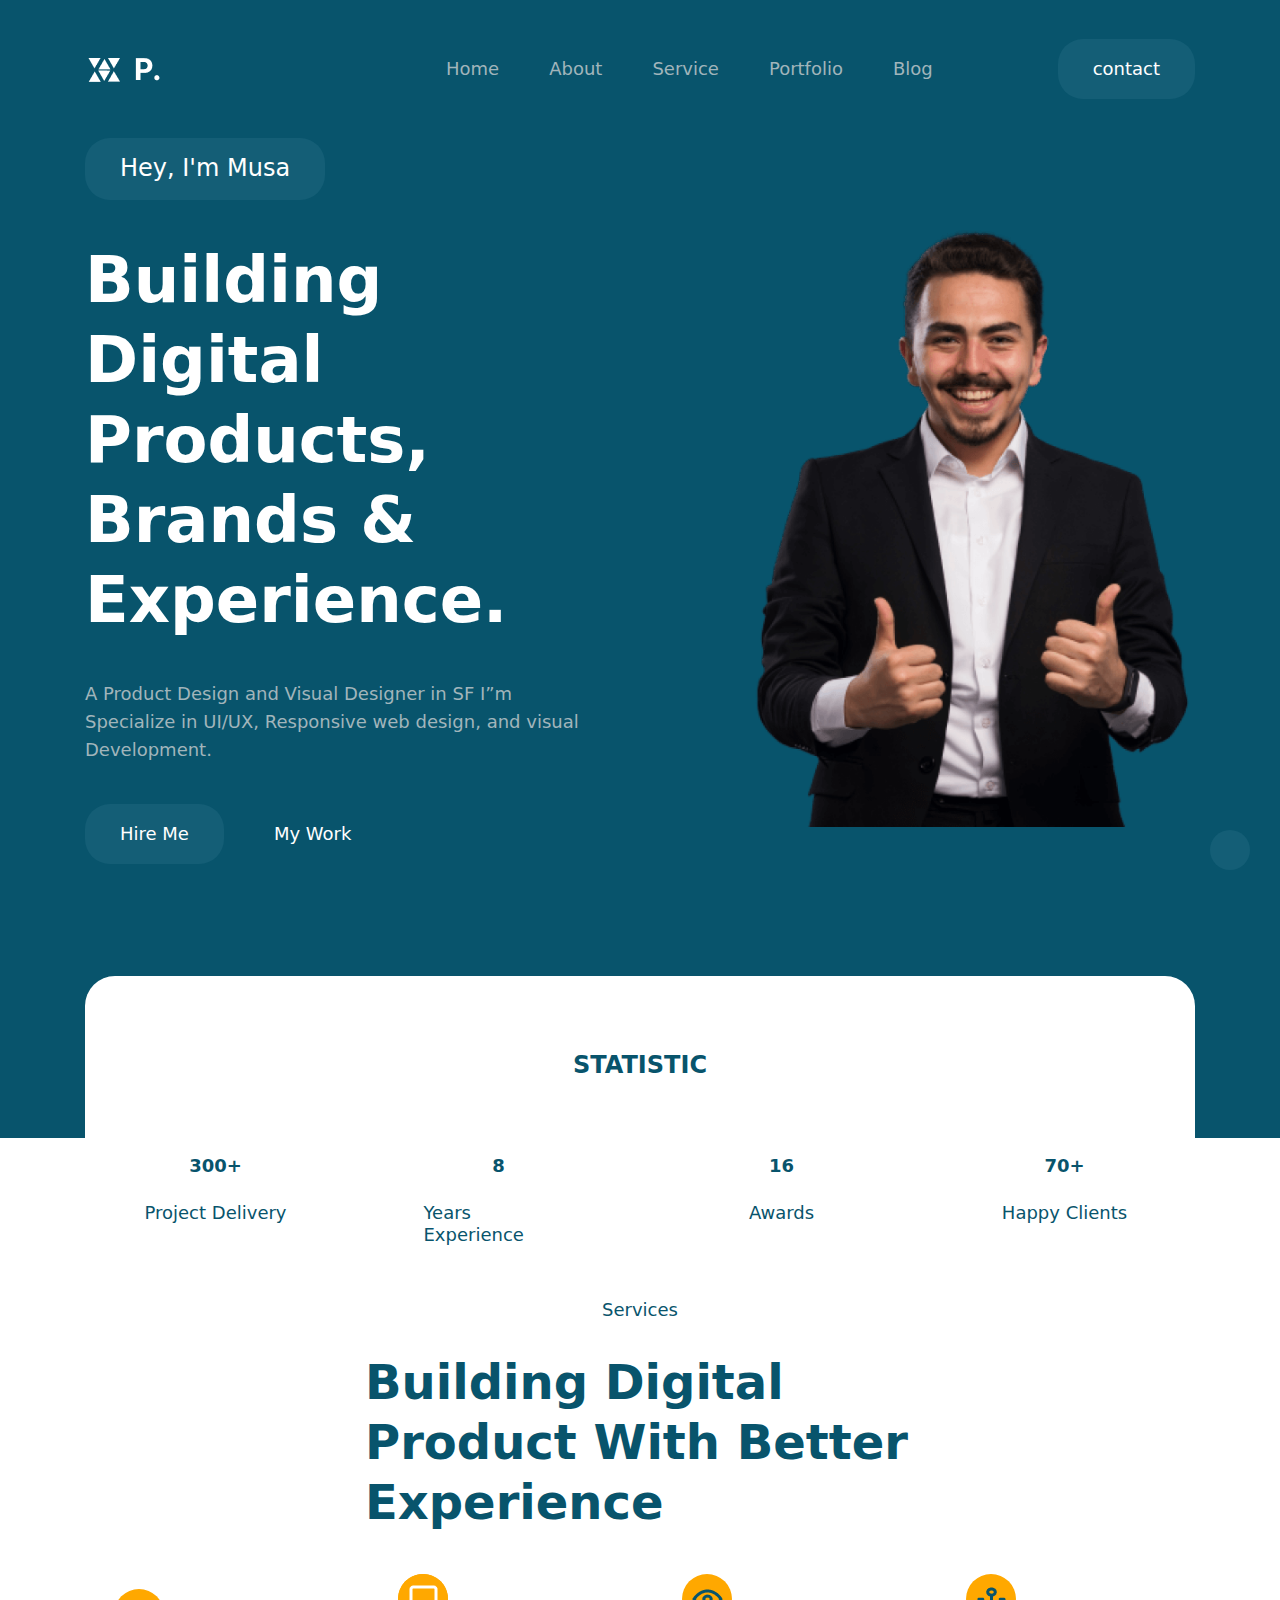
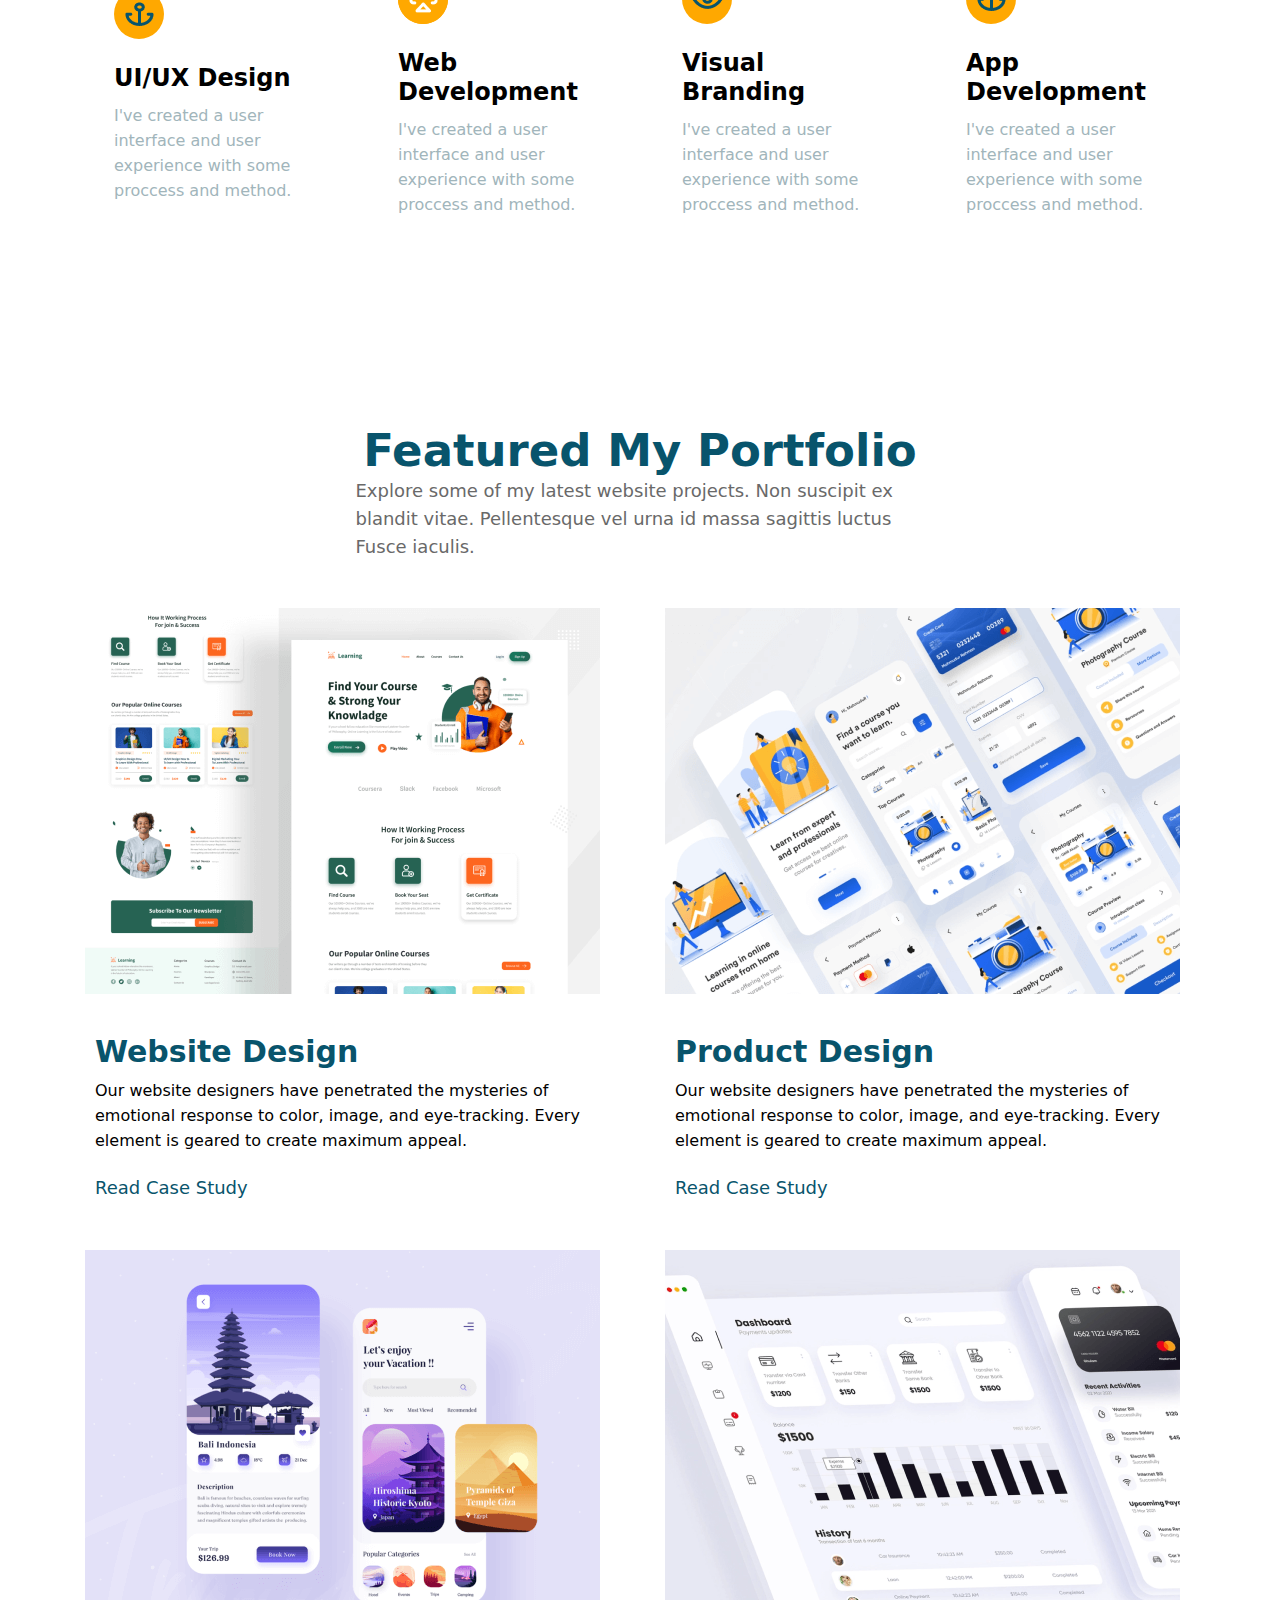
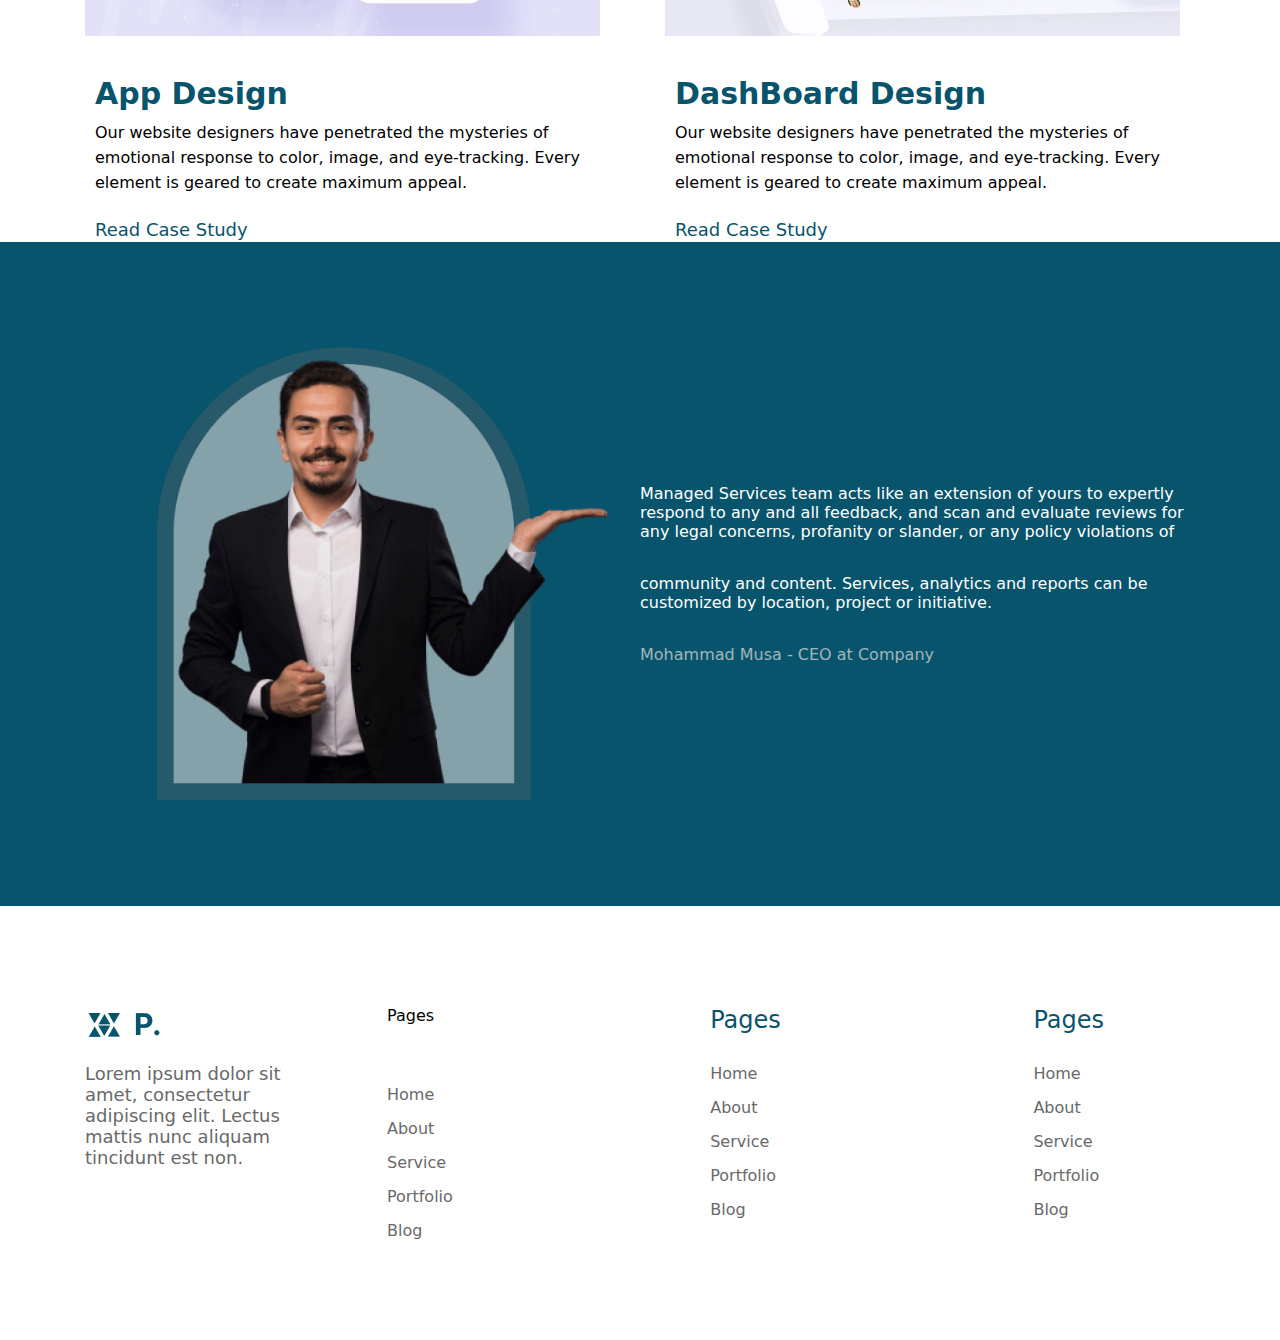
==== commit 7d83c831: "homework-15" ====
--- a/index.html
+++ b/index.html
@@ -5,6 +5,7 @@
     <meta name="viewport" content="width=device-width, initial-scale=1.0">
     <title>X.P.</title>
     <link rel="stylesheet" href="./css/main.min.css">
+    <link rel="stylesheet" href="https://cdnjs.cloudflare.com/ajax/libs/font-awesome/6.5.2/css/all.min.css" integrity="sha512-SnH5WK+bZxgPHs44uWIX+LLJAJ9/2PkPKZ5QiAj6Ta86w+fsb2TkcmfRyVX3pBnMFcV7oQPJkl9QevSCWr3W6A==" crossorigin="anonymous" referrerpolicy="no-referrer" />
 </head>
 <body>
     
@@ -22,7 +23,7 @@
                     </div>
                     <ul class="navbar__collection">
                         <li class="navbar__item">
-                            <a href="#">
+                            <a href="./pages/page.html">
                                 <span>Home</span>
                             </a>
                         </li>
@@ -54,6 +55,7 @@
             </section>
         </div>
     </header>
+      <a class="btn" href="#"><i class="fa-solid fa-up-long"></i></a>
 
     <main class="main" id="main">
         <section class="hero">
@@ -240,7 +242,7 @@
                     </div>
                 </div>
             </section>
-            <div class="portfolio">
+            <section class="portfolio">
                 <div class="portfolio__block">
                     <div class="portfolio__subtitle">
                         <p>
@@ -353,12 +355,85 @@
                          
                     </div>
                 </div>
+            </section>
+        </div>    
+        <section class="manager">
+            <div class="container">
+              <div class="manager__wrapper">
+                <div class="manager__img">
+                  <img src="./assets/images/man-information.png" alt="">
+                </div>
+                <div class="manager__content">
+                  <p>
+                    Managed Services team acts like an extension of yours to
+                    expertly respond to any and all feedback, and scan and evaluate
+                    reviews for any legal concerns, profanity or slander, or any
+                    policy violations of
+                  </p>
+                  <p>
+                    community and content. Services, analytics and reports can be
+                    customized by location, project or initiative.
+                  </p>
+                  <p>Mohammad Musa  - CEO at Company</p>
+                </div>
+              </div>
+            </div>
+        </section>
+    </main>
+
+    <footer class="footer" id="footer">
+        <div class="container">
+            <div class="footer__wrapper">
+                <div div class="footer__logo">
+                        <div class="footer__logos">
+                            <img src="./assets/images/logo-hover.png" alt="">
+                            <p>Lorem ipsum dolor sit amet, consectetur
+                            adipiscing elit. Lectus mattis nunc
+                            aliquam tincidunt est non.
+                            </p>
+                        </div>
+                        <div class="footer__icon">
+                            <i class="fa-brands fa-facebook"></i>
+                            <i class="fa-brands fa-telegram"></i>
+                            <i class="fa-brands fa-instagram"></i>
+                            <i class="fa-brands fa-twitter"></i>
+                        </div>
+                </div>
+                <div class="footer__content">
+                    <div class="footer__context"
+                        <p>Pages</p>
+                        <ul class="footer__collection">
+                                <li class="footer__item">Home</li>
+                                <li class="footer__item">About</li>
+                                <li class="footer__item">Service</li>
+                                <li class="footer__item">Portfolio</li>
+                                <li class="footer__item">Blog</li>
+                        </ul>
+                    </div>
+                    <div class="footer__context">
+                        <p>Pages</p>
+                        <ul class="footer__collection">
+                                <li class="footer__item">Home</li>
+                                <li class="footer__item">About</li>
+                                <li class="footer__item">Service</li>
+                                <li class="footer__item">Portfolio</li>
+                                <li class="footer__item">Blog</li>
+                        </ul>
+                    </div>
+                    <div class="footer__context">
+                        <p>Pages</p>
+                        <ul class="footer__collection">
+                                <li class="footer__item">Home</li>
+                                <li class="footer__item">About</li>
+                                <li class="footer__item">Service</li>
+                                <li class="footer__item">Portfolio</li>
+                                <li class="footer__item">Blog</li>
+                        </ul>
+                    </div>
+                </div>
             </div>
         </div>
-        </div>    
-    </main>
-
-
+</footer>
 
     <script src="./js/main.js"></script>
 </body>
--- a/css/main.min.css
+++ b/css/main.min.css
@@ -1 +1 @@
-*{margin:0;padding:0;box-sizing:border-box;font-family:system-ui,-apple-system,BlinkMacSystemFont,"Segoe UI",Roboto,Oxygen,Ubuntu,Cantarell,"Open Sans","Helvetica Neue",sans-serif}.container{width:100%;max-width:1142px;padding:0 16px;margin:0 auto}a{text-decoration:inherit;color:inherit}li{list-style:none}span{color:inherit}button{cursor:pointer}img{max-width:100%}.header{width:100%;height:138px;background:#08546c;display:flex;justify-content:center;align-items:center;flex-direction:row}.navbar{width:100%;display:flex;justify-content:space-between;align-items:center;flex-direction:row;height:58px}.navbar__logo{width:15%;height:37px;transition:.5s}.navbar__logo:hover{cursor:pointer;transform:rotate(15deg)}.navbar__wrapper{display:flex;justify-content:space-between;align-items:center;flex-direction:row;gap:50px}.navbar__collection{width:50%;height:22px;display:flex;justify-content:center;align-items:center;flex-direction:row;gap:50px}.navbar__item{color:#a1b5bb;font-size:18px;font-weight:400;line-height:22px;transition:.5s}.navbar__item:hover{opacity:.7}.navbar__item:active{transform:scale(0.7)}.navbar__btn{padding:16px 35px;border:none;outline:none;transition:.5s;border-radius:25px;background:#145e76;color:#fff;font-size:18px;font-weight:400;line-height:28px}.navbar__btn:hover{cursor:pointer;opacity:.7;background:#ffa800}.navbar__btn:active{transform:scale(0.9)}.navbar__burger{width:30px;display:flex;justify-content:center;align-items:center;flex-direction:column;gap:5px;display:none}.navbar__burger span{width:100%;height:3px;background:#fff}.navbar__show{position:fixed;top:0;transition:.3s;right:0;width:200px;height:100vh;background-color:#08546c;display:flex;justify-content:center;align-items:center;flex-direction:column;gap:10px}@media(max-width: 800px){.navbar__logo{height:30px}.navbar__collection{gap:36px}.navbar__item{font-size:16px;font-weight:400;line-height:18px}.navbar__btn{padding:16px 25px;border:none;outline:none;transition:.5s;border-radius:25px;background:#145e76;color:#fff;font-size:18px;font-weight:400;line-height:28px}.navbar__btn:hover{cursor:pointer;opacity:.7;background:#ffa800}.navbar__btn:active{transform:scale(0.9)}}@media(max-width: 670px){.navbar__collection{display:none}.navbar__burger{display:flex;justify-content:center;align-items:center;flex-direction:column}.navbar__btn{display:none}.navbar__show{display:flex;justify-content:start;align-items:start;flex-direction:column;gap:20px;padding:50px 15px}.navbar__show .navbar__collection{display:block;gap:10px}.navbar__show .navbar__item{font-size:18px;line-height:36px;color:#fff}}.hero{width:100%;min-height:1000px;background:#08546c}.hero__wrapper{width:100%;display:flex;justify-content:start;align-items:center;flex-direction:row;gap:34px}.hero__content{width:50%;display:flex;justify-content:start;align-items:start;flex-direction:column;gap:40px}.hero__btn{width:100%;display:flex;justify-content:start;align-items:start;flex-direction:row}.hero__btn button{padding:16px 35px;border:none;outline:none;transition:.5s;border-radius:25px;background:#145e76;color:#fff;font-size:18px;font-weight:400;line-height:28px}.hero__btn button:hover{cursor:pointer;opacity:.7;background:#ffa800}.hero__btn button:active{transform:scale(0.9)}.hero__btn button span{font-size:24px;font-weight:400}.hero__subtitle{width:100%}.hero__subtitle span{font-size:64px;font-weight:700;line-height:80px;color:#fff}.hero__desc{width:95%}.hero__desc span{font-size:18px;color:#a1b5bb;font-weight:400;line-height:28px}.hero__comment{width:100%;display:flex;justify-content:start;align-items:center;flex-direction:row;gap:50px}.hero__comment button{padding:16px 35px;border:none;outline:none;transition:.5s;border-radius:25px;background:#145e76;color:#fff;font-size:18px;font-weight:400;line-height:28px}.hero__comment button:hover{cursor:pointer;opacity:.7;background:#ffa800}.hero__comment button:active{transform:scale(0.9)}.hero__comment span{font-size:18px;font-weight:400;color:#fff;line-height:28px}.hero__img{width:50%}.hero__img img{width:100%}@media(max-width: 1090px){.hero__subtitle span{font-size:56px;line-height:70px}.hero__desc span{font-size:16px;line-height:24px}.hero__btn button{padding:16px 35px;border:none;outline:none;transition:.5s;border-radius:25px;background:#145e76;color:#fff;font-size:18px;font-weight:400;line-height:28px}.hero__btn button:hover{cursor:pointer;opacity:.7;background:#ffa800}.hero__btn button:active{transform:scale(0.9)}.hero__btn button span{font-size:18px}}@media(max-width: 900px){.hero{min-height:800px}.hero__content{gap:30px}.hero__subtitle span{font-size:42px;line-height:60px}}@media(max-width: 735px){.hero{min-height:700px}.hero__subtitle span{font-size:36px;line-height:50px}.hero__desc span{font-size:14px;line-height:18px}.hero__btn button{padding:16px 35px;border:none;outline:none;transition:.5s;border-radius:25px;background:#145e76;color:#fff;font-size:18px;font-weight:400;line-height:28px}.hero__btn button:hover{cursor:pointer;opacity:.7;background:#ffa800}.hero__btn button:active{transform:scale(0.9)}.hero__btn button span{font-size:16px}}@media(max-width: 650px){.hero{min-height:600px}.hero__subtitle span{font-size:28px;line-height:40px}.hero__comment button{padding:10px 20px;border:none;outline:none;transition:.5s;border-radius:25px;background:#145e76;color:#fff;font-size:18px;font-weight:400;line-height:28px}.hero__comment button:hover{cursor:pointer;opacity:.7;background:#ffa800}.hero__comment button:active{transform:scale(0.9)}.hero__comment button span{font-size:14px}.hero__comment span{font-size:14px}}@media(max-width: 500px){.hero__subtitle span{font-size:22px;line-height:30px}.hero__btn button{padding:15px 25px;border:none;outline:none;transition:.5s;border-radius:25px;background:#145e76;color:#fff;font-size:18px;font-weight:400;line-height:28px}.hero__btn button:hover{cursor:pointer;opacity:.7;background:#ffa800}.hero__btn button:active{transform:scale(0.9)}.hero__btn button span{font-size:16px}.hero__comment button{padding:8px 12px;border:none;outline:none;transition:.5s;border-radius:25px;background:#145e76;color:#fff;font-size:18px;font-weight:400;line-height:28px}.hero__comment button:hover{cursor:pointer;opacity:.7;background:#ffa800}.hero__comment button:active{transform:scale(0.9)}}@media(max-width: 425px){.hero__subtitle span{font-size:20px;line-height:28px}.hero__btn button{padding:15px 25px;border:none;outline:none;transition:.5s;border-radius:25px;background:#145e76;color:#fff;font-size:18px;font-weight:400;line-height:28px}.hero__btn button:hover{cursor:pointer;opacity:.7;background:#ffa800}.hero__btn button:active{transform:scale(0.9)}.hero__btn button span{font-size:16px}.hero__comment{gap:20px}.hero__comment button{padding:5px 10px;border:none;outline:none;transition:.5s;border-radius:25px;background:#145e76;color:#fff;font-size:18px;font-weight:400;line-height:28px}.hero__comment button:hover{cursor:pointer;opacity:.7;background:#ffa800}.hero__comment button:active{transform:scale(0.9)}.hero__comment button span{font-size:14px;line-height:18px}.hero__comment span{font-size:14px;line-height:18px}}@media(max-width: 365px){.hero__comment{gap:10px}.hero__comment button{padding:5px 5px;border:none;outline:none;transition:.5s;border-radius:25px;background:#145e76;color:#fff;font-size:18px;font-weight:400;line-height:28px}.hero__comment button:hover{cursor:pointer;opacity:.7;background:#ffa800}.hero__comment button:active{transform:scale(0.9)}.hero__comment button span{font-size:14px;line-height:18px}}.statistic{width:100%;min-height:323px;margin-top:-162px;background:#fff;border-radius:30px;display:flex;justify-content:center;align-items:center;flex-direction:row}.statistic__block{width:90%;height:167px;display:flex;justify-content:start;align-items:center;flex-direction:column;gap:79px}.statistic__subtitle{width:100%;height:auto;display:flex;justify-content:center;align-items:center;flex-direction:column}.statistic__subtitle span{font-size:24px;font-weight:600;line-height:22px;color:#08546c}.statistic__wrapper{width:100%;height:auto;display:flex;justify-content:space-between;align-items:start;flex-direction:row}.statistic__card{width:150px;height:66px;display:flex;justify-content:start;align-items:start;flex-direction:column;gap:25px}.statistic__card__desc{width:100%;text-align:center}.statistic__card__desc p{font-size:18px;color:#08546c;font-weight:600;line-height:22px}.statistic__card__text{width:100%;display:flex;justify-content:center;align-items:center;flex-direction:row}.statistic__card__text p{font-size:18px;font-weight:400;line-height:22px;color:#08546c}@media(max-width: 800px){.statistic__block{gap:60px}.statistic__card{gap:15px}.statistic__card__text p{font-size:16px}}@media(max-width: 650px){.statistic__block{gap:50px}.statistic__card{gap:15px}.statistic__card__text p{font-size:14px}}@media(max-width: 550px){.statistic__block{gap:50px}.statistic__wrapper{display:flex;justify-content:center;align-items:center;flex-direction:column;gap:40px}.statistic__card{width:100%}.statistic__card__text p{font-size:18px}}.servis{width:100%}.servis__block{width:100%;min-height:494px;display:flex;justify-content:start;align-items:center;flex-direction:column;gap:30px}.servis__subtitle{width:76px;height:23px}.servis__subtitle p{font-size:18px;color:#08546c}.servis__desc{width:550px;height:120px}.servis__desc p{font-size:48px;font-weight:600;line-height:60px;color:#08546c}.servis__wrapper{width:100%;display:flex;justify-content:center;align-items:center;flex-direction:row;gap:26px;margin-top:40px}.servis__card{width:calc(25% - 19.5px);padding:32px 29px;display:flex;justify-content:start;align-items:start;flex-direction:column;gap:10px;transition:.5s}.servis__card:hover{background:#08546c;cursor:pointer}.servis__card:hover__title{color:#fff}.servis__card:hover__text{color:#a1b5bb}.servis__img{width:50px;height:50px;border-radius:50%;background:#ffa800;display:flex;justify-content:center;align-items:center;flex-direction:row}.servis__title{margin-top:15px}.servis__title p{font-size:24px;font-weight:600;line-height:29px}.servis__text{width:215px;height:73px}.servis__text p{font-size:16px;font-weight:400;line-height:25px;color:#a1b5bb}@media(max-width: 1100px){.servis__block{gap:18px}.servis__desc p{font-size:36px;line-height:50px}.servis__wrapper{display:flex;justify-content:center;align-items:center;flex-direction:row;gap:18px}.servis__title p{font-size:18px}}@media(max-width: 975px){.servis__wrapper{display:flex;justify-content:center;align-items:center;flex-direction:row;flex-wrap:wrap;gap:26px}.servis__card{display:flex;justify-content:center;align-items:center;flex-direction:column;width:calc(50% - 13px)}}@media(max-width: 550px){.servis{margin-top:300px}.servis__desc{width:90%;text-align:center}.servis__desc p{font-size:28px}.servis__wrapper{display:flex;justify-content:center;align-items:center;flex-direction:column;gap:20px}.servis__card{width:100%}}.portfolio{width:100%;height:auto;margin-top:200px}.portfolio__block{width:100%;max-height:1450px;display:flex;justify-content:start;align-items:center;flex-direction:column;gap:10px}.portfolio__subtitle{width:100%;height:58px;display:flex;justify-content:center;align-items:center;flex-direction:row}.portfolio__subtitle p{font-size:45px;font-weight:600;line-height:56.25px;color:#08546c}.portfolio__desc{width:569px;height:58px;display:flex;justify-content:center;align-items:center;flex-direction:row}.portfolio__desc p{font-size:18px;font-weight:400;line-height:28px;color:dimgray}.portfolio__wrapper{width:100%;height:auto;display:flex;justify-content:space-between;align-items:start;flex-direction:row;flex-wrap:wrap;margin-top:50px;gap:50px}.portfolio__card{width:calc(50% - 25px);display:flex;justify-content:start;align-items:start;flex-direction:column;gap:10px}.portfolio__img{width:100%}.portfolio__content{width:100%;display:flex;justify-content:start;align-items:start;flex-direction:column;gap:10px;padding:0 10px}.portfolio__card__title{width:100%;height:30px;margin-top:30px}.portfolio__card__title p{font-size:30px;font-weight:600;line-height:28px;color:#08546c}.portfolio__card__text{width:100%;height:77px;margin-bottom:10px}.portfolio__card__text p{font-size:16px;line-height:25px;font-weight:400}.portfolio__btn{border:none;outline:none;background:inherit}.portfolio__btn p{font-size:18px;color:#08546c;font-weight:500;line-height:25px;transition:.5s}.portfolio__btn p:hover{cursor:pointer;color:#ffa800}.portfolio__btn p:active{transform:scale(0.9)}@media(max-width: 920px){.portfolio__card__text p{font-size:14px;line-height:18px}}@media(max-width: 650px){.portfolio__wrapper{display:flex;justify-content:center;align-items:center;flex-direction:column;gap:20px}.portfolio__block{gap:50px}.portfolio__desc{width:100%}.portfolio__desc p{font-size:16px}.portfolio__card{width:100%;display:flex;justify-content:center;align-items:center;flex-direction:column}.portfolio__img{width:auto}}/*# sourceMappingURL=main.min.css.map */+*{margin:0;padding:0;box-sizing:border-box;font-family:system-ui,-apple-system,BlinkMacSystemFont,"Segoe UI",Roboto,Oxygen,Ubuntu,Cantarell,"Open Sans","Helvetica Neue",sans-serif;scroll-behavior:smooth}.container{width:100%;max-width:1142px;padding:0 16px;margin:0 auto}a{text-decoration:inherit;color:inherit}li{list-style:none}span{color:inherit}button{cursor:pointer}img{max-width:100%}.header{width:100%;height:138px;background:#08546c;display:flex;justify-content:center;align-items:center;flex-direction:row;position:sticky;top:0;left:0}.header.shrink{background:rgba(8,85,108,.831372549);height:80px}.navbar{width:100%;display:flex;justify-content:space-between;align-items:center;flex-direction:row;height:58px}.navbar__logo{width:15%;height:37px;transition:.5s}.navbar__logo:hover{cursor:pointer;transform:rotate(15deg)}.navbar__wrapper{display:flex;justify-content:space-between;align-items:center;flex-direction:row;gap:50px}.navbar__collection{width:50%;height:22px;display:flex;justify-content:center;align-items:center;flex-direction:row;gap:50px}.navbar__item{color:#a1b5bb;font-size:18px;font-weight:400;line-height:22px;transition:.5s}.navbar__item:hover{opacity:.7}.navbar__item:active{transform:scale(0.7)}.navbar__btn{padding:16px 35px;border:none;outline:none;transition:.5s;border-radius:25px;background:#145e76;color:#fff;font-size:18px;font-weight:400;line-height:28px}.navbar__btn:hover{cursor:pointer;opacity:.7;background:#ffa800}.navbar__btn:active{transform:scale(0.9)}.navbar__burger{width:30px;display:flex;justify-content:center;align-items:center;flex-direction:column;gap:5px;display:none}.navbar__burger span{width:100%;height:3px;background:#fff}.navbar__show{position:fixed;top:0;transition:.3s;right:0;width:150px;height:100vh;background-color:#145e76;display:flex;justify-content:center;align-items:center;flex-direction:column;gap:10px}@media(max-width: 800px){.navbar__logo{height:30px}.navbar__collection{gap:36px}.navbar__item{font-size:16px;font-weight:400;line-height:18px}.navbar__btn{padding:16px 25px;border:none;outline:none;transition:.5s;border-radius:25px;background:#145e76;color:#fff;font-size:18px;font-weight:400;line-height:28px}.navbar__btn:hover{cursor:pointer;opacity:.7;background:#ffa800}.navbar__btn:active{transform:scale(0.9)}}@media(max-width: 670px){.navbar__collection{display:none}.navbar__burger{display:flex;justify-content:center;align-items:center;flex-direction:column}.navbar__btn{display:none}.navbar__show{display:flex;justify-content:start;align-items:start;flex-direction:column;gap:20px;padding:50px 15px}.navbar__show .navbar__collection{display:block;gap:10px}.navbar__show .navbar__item{font-size:18px;line-height:36px;color:#fff}}.hero{width:100%;min-height:1000px;background:#08546c}.hero__wrapper{width:100%;display:flex;justify-content:start;align-items:center;flex-direction:row;gap:34px}.hero__content{width:50%;display:flex;justify-content:start;align-items:start;flex-direction:column;gap:40px}.hero__btn{width:100%;display:flex;justify-content:start;align-items:start;flex-direction:row}.hero__btn button{padding:16px 35px;border:none;outline:none;transition:.5s;border-radius:25px;background:#145e76;color:#fff;font-size:18px;font-weight:400;line-height:28px}.hero__btn button:hover{cursor:pointer;opacity:.7;background:#ffa800}.hero__btn button:active{transform:scale(0.9)}.hero__btn button span{font-size:24px;font-weight:400}.hero__subtitle{width:100%}.hero__subtitle span{font-size:64px;font-weight:700;line-height:80px;color:#fff}.hero__desc{width:95%}.hero__desc span{font-size:18px;color:#a1b5bb;font-weight:400;line-height:28px}.hero__comment{width:100%;display:flex;justify-content:start;align-items:center;flex-direction:row;gap:50px}.hero__comment button{padding:16px 35px;border:none;outline:none;transition:.5s;border-radius:25px;background:#145e76;color:#fff;font-size:18px;font-weight:400;line-height:28px}.hero__comment button:hover{cursor:pointer;opacity:.7;background:#ffa800}.hero__comment button:active{transform:scale(0.9)}.hero__comment span{font-size:18px;font-weight:400;color:#fff;line-height:28px}.hero__img{width:50%}.hero__img img{width:100%}@media(max-width: 1090px){.hero__subtitle span{font-size:56px;line-height:70px}.hero__desc span{font-size:16px;line-height:24px}.hero__btn button{padding:16px 35px;border:none;outline:none;transition:.5s;border-radius:25px;background:#145e76;color:#fff;font-size:18px;font-weight:400;line-height:28px}.hero__btn button:hover{cursor:pointer;opacity:.7;background:#ffa800}.hero__btn button:active{transform:scale(0.9)}.hero__btn button span{font-size:18px}}@media(max-width: 900px){.hero{min-height:800px}.hero__content{gap:30px}.hero__subtitle span{font-size:42px;line-height:60px}}@media(max-width: 735px){.hero{min-height:700px}.hero__subtitle span{font-size:36px;line-height:50px}.hero__desc span{font-size:14px;line-height:18px}.hero__btn button{padding:16px 35px;border:none;outline:none;transition:.5s;border-radius:25px;background:#145e76;color:#fff;font-size:18px;font-weight:400;line-height:28px}.hero__btn button:hover{cursor:pointer;opacity:.7;background:#ffa800}.hero__btn button:active{transform:scale(0.9)}.hero__btn button span{font-size:16px}}@media(max-width: 650px){.hero{min-height:600px}.hero__subtitle span{font-size:28px;line-height:40px}.hero__comment button{padding:10px 20px;border:none;outline:none;transition:.5s;border-radius:25px;background:#145e76;color:#fff;font-size:18px;font-weight:400;line-height:28px}.hero__comment button:hover{cursor:pointer;opacity:.7;background:#ffa800}.hero__comment button:active{transform:scale(0.9)}.hero__comment button span{font-size:14px}.hero__comment span{font-size:14px}}@media(max-width: 500px){.hero__subtitle span{font-size:22px;line-height:30px}.hero__btn button{padding:15px 25px;border:none;outline:none;transition:.5s;border-radius:25px;background:#145e76;color:#fff;font-size:18px;font-weight:400;line-height:28px}.hero__btn button:hover{cursor:pointer;opacity:.7;background:#ffa800}.hero__btn button:active{transform:scale(0.9)}.hero__btn button span{font-size:16px}.hero__comment button{padding:8px 12px;border:none;outline:none;transition:.5s;border-radius:25px;background:#145e76;color:#fff;font-size:18px;font-weight:400;line-height:28px}.hero__comment button:hover{cursor:pointer;opacity:.7;background:#ffa800}.hero__comment button:active{transform:scale(0.9)}}@media(max-width: 425px){.hero__subtitle span{font-size:20px;line-height:28px}.hero__btn button{padding:15px 25px;border:none;outline:none;transition:.5s;border-radius:25px;background:#145e76;color:#fff;font-size:18px;font-weight:400;line-height:28px}.hero__btn button:hover{cursor:pointer;opacity:.7;background:#ffa800}.hero__btn button:active{transform:scale(0.9)}.hero__btn button span{font-size:16px}.hero__comment{gap:20px}.hero__comment button{padding:5px 10px;border:none;outline:none;transition:.5s;border-radius:25px;background:#145e76;color:#fff;font-size:18px;font-weight:400;line-height:28px}.hero__comment button:hover{cursor:pointer;opacity:.7;background:#ffa800}.hero__comment button:active{transform:scale(0.9)}.hero__comment button span{font-size:14px;line-height:18px}.hero__comment span{font-size:14px;line-height:18px}}@media(max-width: 365px){.hero__comment{gap:10px}.hero__comment button{padding:5px 5px;border:none;outline:none;transition:.5s;border-radius:25px;background:#145e76;color:#fff;font-size:18px;font-weight:400;line-height:28px}.hero__comment button:hover{cursor:pointer;opacity:.7;background:#ffa800}.hero__comment button:active{transform:scale(0.9)}.hero__comment button span{font-size:14px;line-height:18px}}.statistic{width:100%;min-height:323px;margin-top:-162px;background:#fff;border-radius:30px;display:flex;justify-content:center;align-items:center;flex-direction:row}.statistic__block{width:90%;height:167px;display:flex;justify-content:start;align-items:center;flex-direction:column;gap:79px}.statistic__subtitle{width:100%;height:auto;display:flex;justify-content:center;align-items:center;flex-direction:column}.statistic__subtitle span{font-size:24px;font-weight:600;line-height:22px;color:#08546c}.statistic__wrapper{width:100%;height:auto;display:flex;justify-content:space-between;align-items:start;flex-direction:row}.statistic__card{width:150px;height:66px;display:flex;justify-content:start;align-items:start;flex-direction:column;gap:25px}.statistic__card__desc{width:100%;text-align:center}.statistic__card__desc p{font-size:18px;color:#08546c;font-weight:600;line-height:22px}.statistic__card__text{width:100%;display:flex;justify-content:center;align-items:center;flex-direction:row}.statistic__card__text p{font-size:18px;font-weight:400;line-height:22px;color:#08546c}@media(max-width: 800px){.statistic__block{gap:60px}.statistic__card{gap:15px}.statistic__card__text p{font-size:16px}}@media(max-width: 650px){.statistic__block{gap:50px}.statistic__card{gap:15px}.statistic__card__text p{font-size:14px}}@media(max-width: 550px){.statistic__block{gap:50px}.statistic__wrapper{display:flex;justify-content:center;align-items:center;flex-direction:column;gap:40px}.statistic__card{width:100%}.statistic__card__text p{font-size:18px}}.servis{width:100%}.servis__block{width:100%;min-height:494px;display:flex;justify-content:start;align-items:center;flex-direction:column;gap:30px}.servis__subtitle{width:76px;height:23px}.servis__subtitle p{font-size:18px;color:#08546c}.servis__desc{width:550px;height:120px}.servis__desc p{font-size:48px;font-weight:600;line-height:60px;color:#08546c}.servis__wrapper{width:100%;display:flex;justify-content:center;align-items:center;flex-direction:row;gap:26px;margin-top:40px}.servis__card{width:calc(25% - 19.5px);padding:32px 29px;display:flex;justify-content:start;align-items:start;flex-direction:column;gap:10px;transition:.5s}.servis__card:hover{background:#08546c;cursor:pointer}.servis__card:hover__title{color:#fff}.servis__card:hover__text{color:#a1b5bb}.servis__img{width:50px;height:50px;border-radius:50%;background:#ffa800;display:flex;justify-content:center;align-items:center;flex-direction:row}.servis__title{margin-top:15px}.servis__title p{font-size:24px;font-weight:600;line-height:29px}.servis__text{width:215px;height:73px}.servis__text p{font-size:16px;font-weight:400;line-height:25px;color:#a1b5bb}@media(max-width: 1100px){.servis__block{gap:18px}.servis__desc p{font-size:36px;line-height:50px}.servis__wrapper{display:flex;justify-content:center;align-items:center;flex-direction:row;gap:18px}.servis__title p{font-size:18px}}@media(max-width: 975px){.servis__wrapper{display:flex;justify-content:center;align-items:center;flex-direction:row;flex-wrap:wrap;gap:26px}.servis__card{display:flex;justify-content:center;align-items:center;flex-direction:column;width:calc(50% - 13px)}}@media(max-width: 550px){.servis{margin-top:300px}.servis__desc{width:90%;text-align:center}.servis__desc p{font-size:28px}.servis__wrapper{display:flex;justify-content:center;align-items:center;flex-direction:column;gap:20px}.servis__card{width:100%}}.portfolio{width:100%;height:auto;margin-top:200px}.portfolio__block{width:100%;max-height:1450px;display:flex;justify-content:start;align-items:center;flex-direction:column;gap:10px}.portfolio__subtitle{width:100%;height:58px;display:flex;justify-content:center;align-items:center;flex-direction:row}.portfolio__subtitle p{font-size:45px;font-weight:600;line-height:56.25px;color:#08546c}.portfolio__desc{width:569px;height:58px;display:flex;justify-content:center;align-items:center;flex-direction:row}.portfolio__desc p{font-size:18px;font-weight:400;line-height:28px;color:dimgray}.portfolio__wrapper{width:100%;height:auto;display:flex;justify-content:space-between;align-items:start;flex-direction:row;flex-wrap:wrap;margin-top:50px;gap:50px}.portfolio__card{width:calc(50% - 25px);display:flex;justify-content:start;align-items:start;flex-direction:column;gap:10px}.portfolio__img{width:100%}.portfolio__content{width:100%;display:flex;justify-content:start;align-items:start;flex-direction:column;gap:10px;padding:0 10px}.portfolio__card__title{width:100%;height:30px;margin-top:30px}.portfolio__card__title p{font-size:30px;font-weight:600;line-height:28px;color:#08546c}.portfolio__card__text{width:100%;height:77px;margin-bottom:10px}.portfolio__card__text p{font-size:16px;line-height:25px;font-weight:400}.portfolio__btn{border:none;outline:none;background:inherit}.portfolio__btn p{font-size:18px;color:#08546c;font-weight:500;line-height:25px;transition:.5s}.portfolio__btn p:hover{cursor:pointer;color:#ffa800}.portfolio__btn p:active{transform:scale(0.9)}@media(max-width: 920px){.portfolio__card__text p{font-size:14px;line-height:18px}}@media(max-width: 650px){.portfolio__wrapper{display:flex;justify-content:center;align-items:center;flex-direction:column;gap:20px}.portfolio__block{gap:50px}.portfolio__desc{width:100%}.portfolio__desc p{font-size:16px}.portfolio__card{width:100%;display:flex;justify-content:center;align-items:center;flex-direction:column}.portfolio__img{width:auto}}.manager{width:100%;background:#08546c}.manager__wrapper{padding:102px 0;width:100%;display:flex;justify-content:start;align-items:center;flex-direction:row}.manager__img{width:50%}.manager__img img{width:100%;height:100%}.manager__content{width:50%;display:flex;justify-content:start;align-items:start;flex-direction:column;gap:33px}.manager__content p:nth-child(1){font-size:16px;font-weight:500;color:#fff}.manager__content p:nth-child(2){font-size:16px;font-weight:500;color:#fff}.manager__content p:nth-child(3){font-size:16px;font-weight:400;color:#a1b5bb}@media(max-width: 700px){.manager .manager__wrapper .manager__content p:nth-child(1){font-size:12px;font-weight:500;color:#fff}.manager .manager__wrapper .manager__content p:nth-child(2){font-size:12px;font-weight:500;color:#fff}}@media(max-width: 650px){.manager{margin-top:1300px}}@media(max-width: 500px){.manager{margin-top:1000px}.manager .manager__wrapper{padding:20px 0;display:flex;justify-content:start;align-items:start;flex-direction:column}.manager .manager__wrapper .manager__content{width:100%;text-align:center}.manager .manager__wrapper .manager__content p:nth-child(1){font-size:12px;font-weight:500;color:#fff}.manager .manager__wrapper .manager__content p:nth-child(2){font-size:12px;font-weight:500;color:#fff}}.footer{width:100%;padding:100px 0}.footer .footer__wrapper{width:100%;display:flex;justify-content:start;align-items:start;flex-direction:row;gap:100px}.footer .footer__logo{width:20%;display:flex;justify-content:start;align-items:start;flex-direction:column;gap:50px}.footer__logos{display:flex;justify-content:start;align-items:flex-start;flex-direction:column;gap:20px}.footer__logos p{font-size:18px;font-weight:400;color:dimgray}.footer__icon{display:flex;justify-content:center;align-items:center;flex-direction:row;gap:10px}.footer__icon i{transition:.5s;color:dimgray;font-size:23px}.footer__icon i:hover{cursor:pointer;color:#ffa800}.footer__content{width:80%;display:flex;justify-content:space-between;align-items:start;flex-direction:row}.footer__context{width:20%;height:100%;display:flex;justify-content:start;align-items:start;flex-direction:column;gap:30px}.footer__context p{font-size:24px;font-weight:500px;color:#08546c}.footer__collection{display:flex;justify-content:start;align-items:start;flex-direction:column;gap:15px}.footer__item{color:dimgray;transition:.5s}.footer__item:hover{cursor:pointer;color:#ffa800}@media(max-width: 700px){.footer .footer__wrapper .footer__content .footer__context:nth-child(3){display:none}}@media(max-width: 500px){.footer .footer__wrapper .footer__logo{width:50%}.footer .footer__wrapper .footer__content{width:50%}.footer .footer__wrapper .footer__content .footer__context:nth-child(3){display:none}.footer .footer__wrapper .footer__content .footer__context:nth-child(2){display:none}}.btn{position:fixed;bottom:30px;right:30px;width:40px;height:40px;background:#145e76;border-radius:50%;transition:.3s;display:flex;align-items:center;justify-content:center}/*# sourceMappingURL=main.min.css.map */